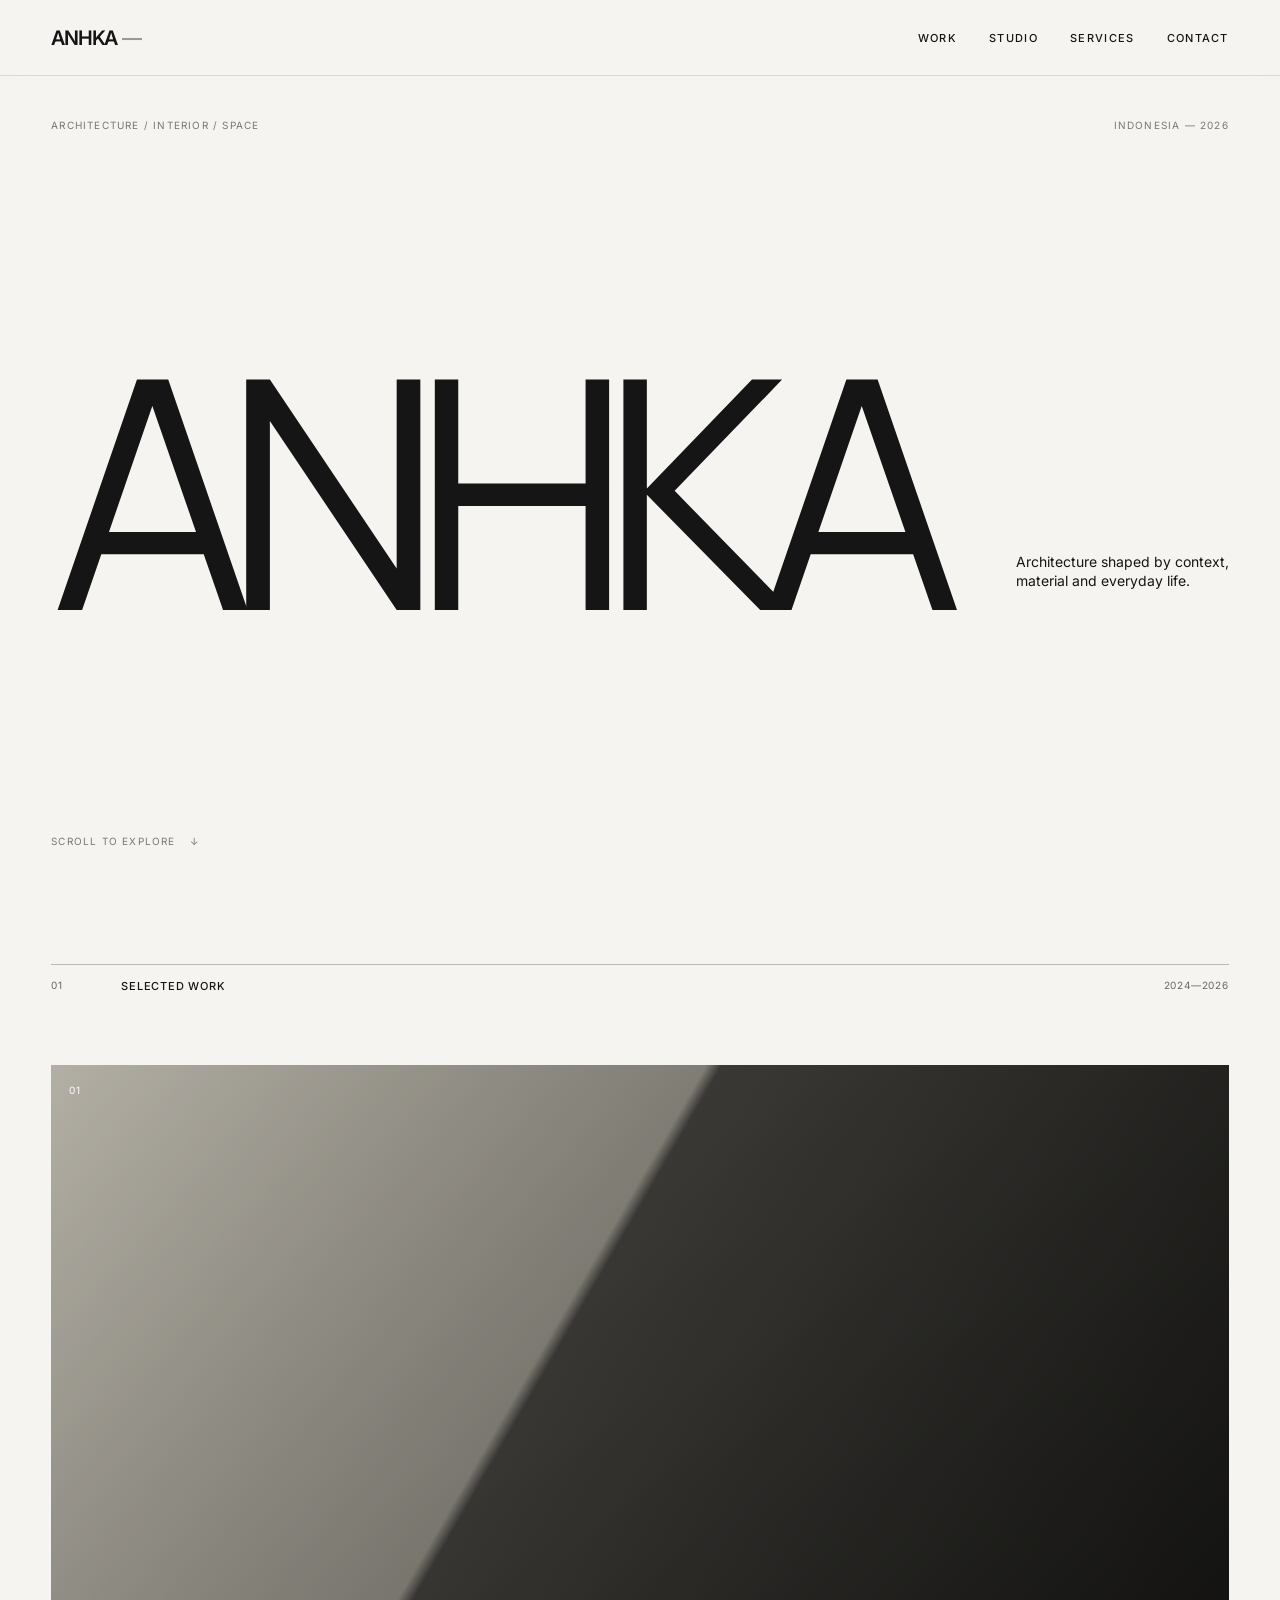
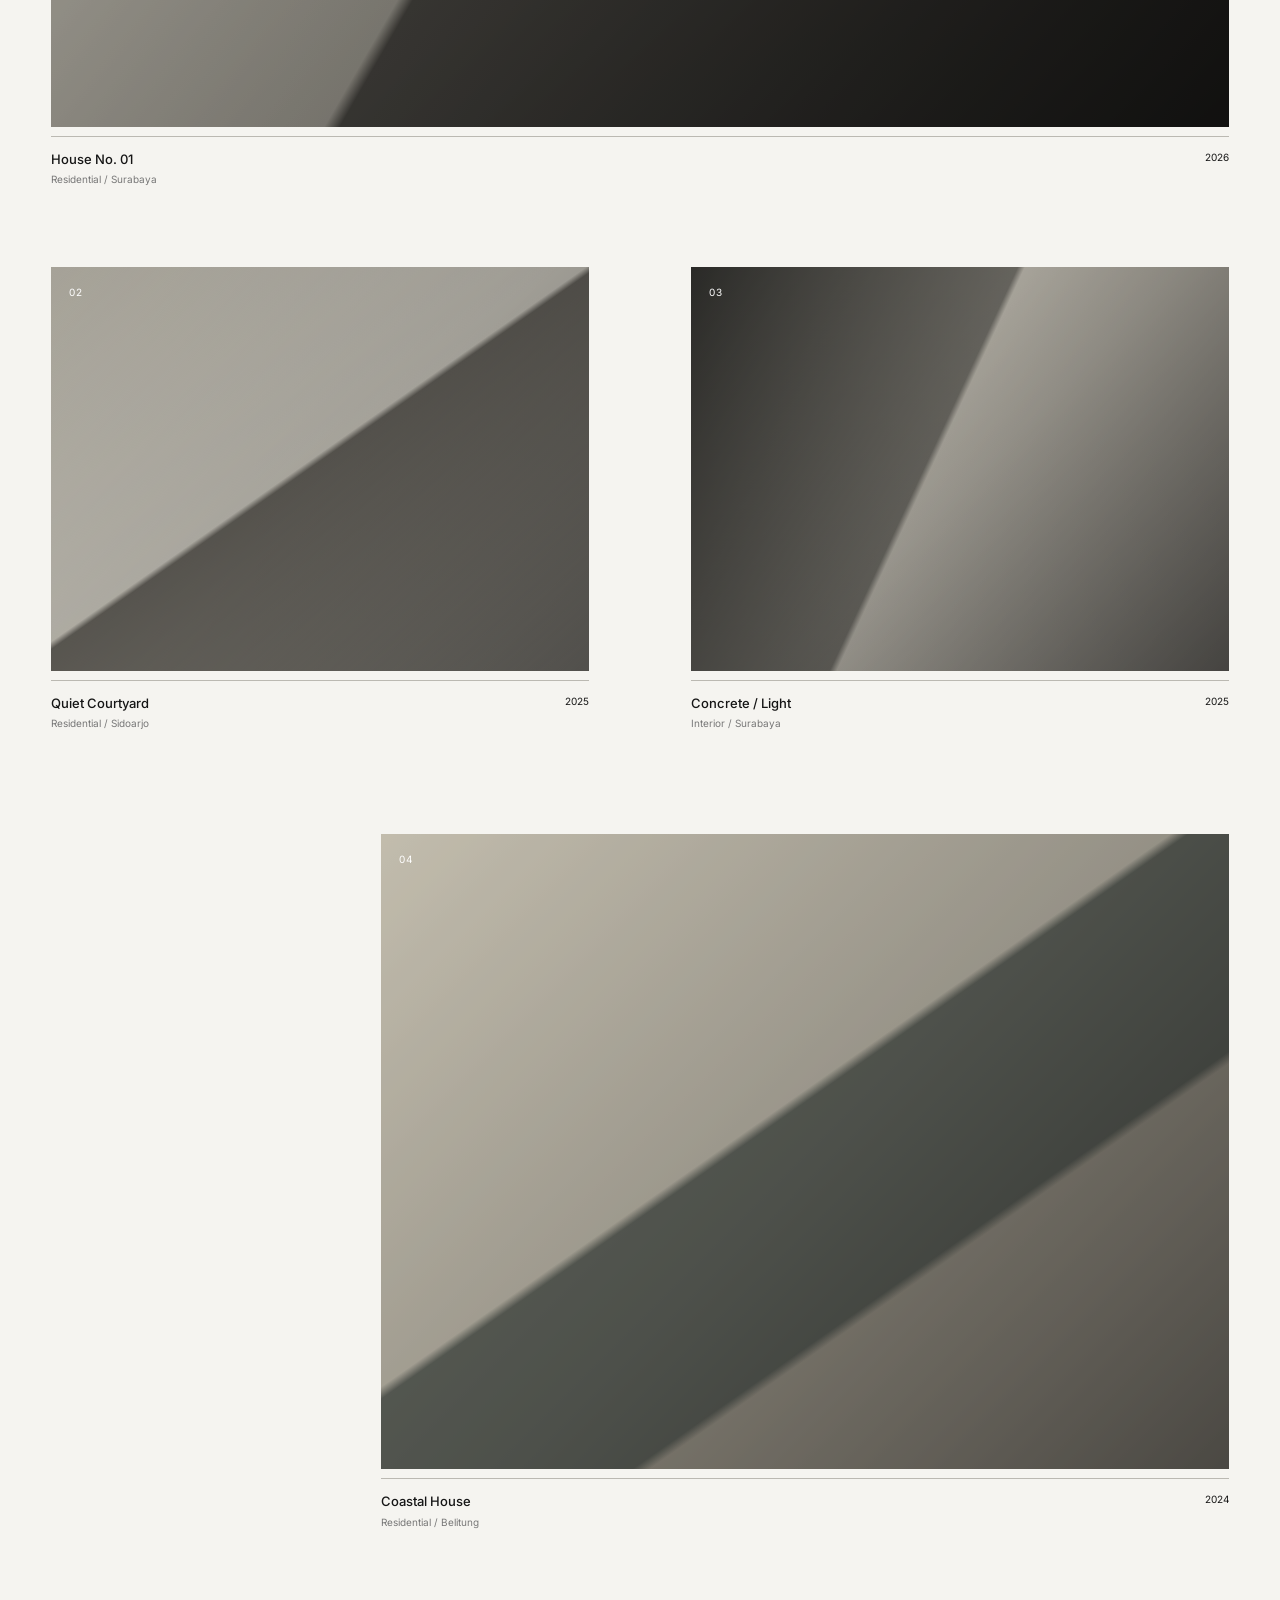
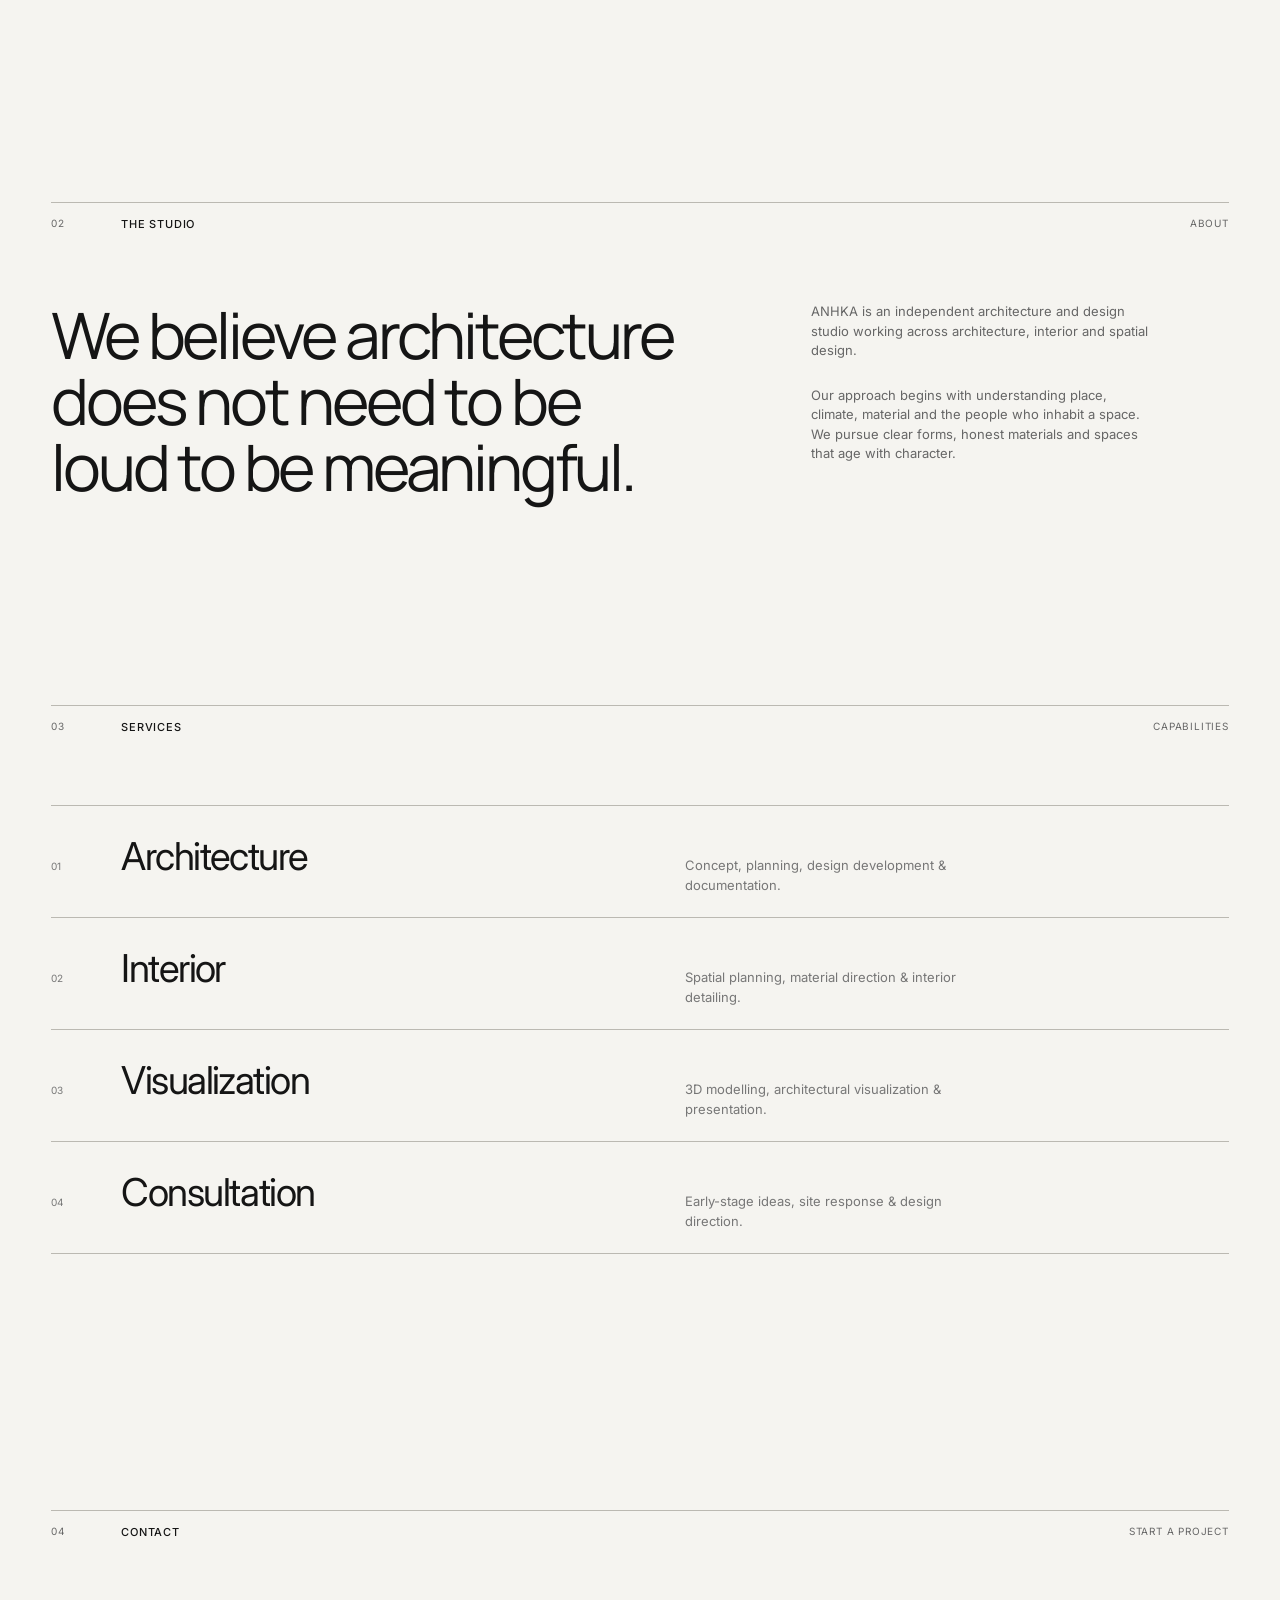
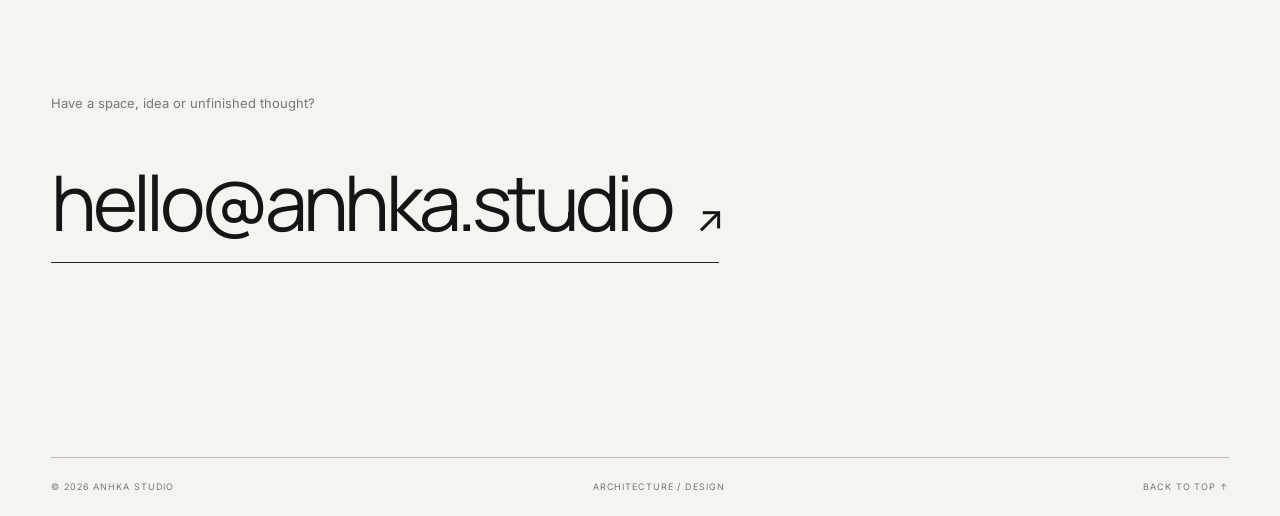
==== index.html @ 67447518 "Add files via upload" ====
<!DOCTYPE html>
<html lang="en">
<head>
  <meta charset="UTF-8">
  <meta name="viewport" content="width=device-width, initial-scale=1.0">
  <meta name="description" content="ANHKA Studio — Architecture, Interior & Spatial Design.">
  <title>ANHKA — Architecture & Design</title>
  <link rel="preconnect" href="https://fonts.googleapis.com">
  <link rel="preconnect" href="https://fonts.gstatic.com" crossorigin>
  <link href="https://fonts.googleapis.com/css2?family=Inter:wght@400;500;600&family=Manrope:wght@400;500;600&display=swap" rel="stylesheet">
  <link rel="stylesheet" href="style.css">
</head>
<body>
  <header class="nav">
    <a class="brand" href="#top">ANHKA<span>—</span></a>
    <button class="menu-toggle" aria-label="Open menu" aria-expanded="false">MENU</button>
    <nav class="nav-links">
      <a href="#work">WORK</a>
      <a href="#studio">STUDIO</a>
      <a href="#services">SERVICES</a>
      <a href="#contact">CONTACT</a>
    </nav>
  </header>

  <main id="top">
    <section class="hero">
      <div class="hero-top">
        <p>ARCHITECTURE / INTERIOR / SPACE</p>
        <p>INDONESIA — 2026</p>
      </div>
      <div class="hero-title">
        <h1>ANHKA</h1>
        <p>Architecture shaped by context,<br>material and everyday life.</p>
      </div>
      <a class="scroll" href="#work">SCROLL TO EXPLORE <span>↓</span></a>
    </section>

    <section id="work" class="section work">
      <div class="section-head">
        <span>01</span>
        <h2>Selected Work</h2>
        <span>2024—2026</span>
      </div>

      <article class="project project-large reveal">
        <div class="project-image image-01"><span>01</span></div>
        <div class="project-meta">
          <div><h3>House No. 01</h3><p>Residential / Surabaya</p></div>
          <span>2026</span>
        </div>
      </article>

      <div class="project-grid">
        <article class="project reveal">
          <div class="project-image image-02"><span>02</span></div>
          <div class="project-meta">
            <div><h3>Quiet Courtyard</h3><p>Residential / Sidoarjo</p></div><span>2025</span>
          </div>
        </article>
        <article class="project reveal">
          <div class="project-image image-03"><span>03</span></div>
          <div class="project-meta">
            <div><h3>Concrete / Light</h3><p>Interior / Surabaya</p></div><span>2025</span>
          </div>
        </article>
      </div>

      <article class="project project-offset reveal">
        <div class="project-image image-04"><span>04</span></div>
        <div class="project-meta">
          <div><h3>Coastal House</h3><p>Residential / Belitung</p></div>
          <span>2024</span>
        </div>
      </article>
    </section>

    <section id="studio" class="section studio">
      <div class="section-head"><span>02</span><h2>The Studio</h2><span>About</span></div>
      <div class="studio-copy">
        <p class="statement">We believe architecture does not need to be loud to be meaningful.</p>
        <div class="studio-text">
          <p>ANHKA is an independent architecture and design studio working across architecture, interior and spatial design.</p>
          <p>Our approach begins with understanding place, climate, material and the people who inhabit a space. We pursue clear forms, honest materials and spaces that age with character.</p>
        </div>
      </div>
    </section>

    <section id="services" class="section services">
      <div class="section-head"><span>03</span><h2>Services</h2><span>Capabilities</span></div>
      <div class="service-list">
        <div><span>01</span><h3>Architecture</h3><p>Concept, planning, design development & documentation.</p></div>
        <div><span>02</span><h3>Interior</h3><p>Spatial planning, material direction & interior detailing.</p></div>
        <div><span>03</span><h3>Visualization</h3><p>3D modelling, architectural visualization & presentation.</p></div>
        <div><span>04</span><h3>Consultation</h3><p>Early-stage ideas, site response & design direction.</p></div>
      </div>
    </section>

    <section id="contact" class="section contact">
      <div class="section-head"><span>04</span><h2>Contact</h2><span>Start a project</span></div>
      <div class="contact-content">
        <p>Have a space, idea or unfinished thought?</p>
        <a href="mailto:hello@anhka.studio" class="email">hello@anhka.studio <span>↗</span></a>
      </div>
    </section>
  </main>

  <footer>
    <span>© 2026 ANHKA STUDIO</span>
    <span>ARCHITECTURE / DESIGN</span>
    <a href="#top">BACK TO TOP ↑</a>
  </footer>

  <script src="script.js"></script>
</body>
</html>
---- style.css ----
*{box-sizing:border-box}html{scroll-behavior:smooth}body{margin:0;background:#f5f4f0;color:#151515;font-family:Inter,Arial,sans-serif;font-size:13px;line-height:1.5}a{color:inherit;text-decoration:none}.nav{height:76px;padding:0 4vw;display:flex;align-items:center;justify-content:space-between;border-bottom:1px solid #d9d8d3;position:sticky;top:0;background:rgba(245,244,240,.92);backdrop-filter:blur(12px);z-index:20}.brand{font-weight:600;letter-spacing:-.06em;font-size:20px}.brand span{margin-left:5px;color:#999}.nav-links{display:flex;gap:32px}.nav-links a,.menu-toggle{font:500 11px Inter,sans-serif;letter-spacing:.12em}.nav-links a:hover,footer a:hover{opacity:.5}.menu-toggle{display:none;border:0;background:none}.hero{min-height:calc(100vh - 76px);padding:32px 4vw 4vw;display:flex;flex-direction:column;justify-content:space-between}.hero-top{display:flex;justify-content:space-between;font-size:10px;letter-spacing:.12em;color:#777}.hero-title{display:flex;align-items:flex-end;justify-content:space-between;gap:30px}.hero h1{font-family:Manrope,Arial,sans-serif;font-size:clamp(18vw,25vw,31vw);font-weight:400;line-height:.7;letter-spacing:-.095em;margin:0}.hero-title p{max-width:250px;margin:0 0 10px;font-size:14px;line-height:1.35}.scroll{font-size:10px;letter-spacing:.12em;color:#777}.scroll span{margin-left:10px}.section{padding:10vw 4vw}.section-head{display:grid;grid-template-columns:50px 1fr auto;gap:20px;border-top:1px solid #bbb9b2;padding-top:13px;margin-bottom:70px;font-size:10px;letter-spacing:.08em;text-transform:uppercase;color:#666}.section-head h2{font-size:11px;font-weight:500;margin:0;color:#151515}.work{padding-top:5vw}.project{margin-bottom:80px}.project-image{position:relative;overflow:hidden;background:#ddd;aspect-ratio:4/3}.project-large .project-image{aspect-ratio:16/9}.project-offset{width:72%;margin-left:auto}.project-image:after{content:"";position:absolute;inset:0;background:linear-gradient(135deg,#d9d7d0,#8e8d89 52%,#262626);mix-blend-mode:multiply;opacity:.7}.image-01{background:linear-gradient(120deg,#c8c5bd 0%,#aaa79f 42%,#4d4b47 43%,#292825 100%)}.image-02{background:linear-gradient(145deg,#b9b6ae,#ece9e1 48%,#77746e 49%,#c9c5bb)}.image-03{background:linear-gradient(115deg,#2e2e2c,#85837d 45%,#ddd9d0 46%,#aaa69e)}.image-04{background:linear-gradient(145deg,#d9d4c7 0 45%,#6f746d 46% 66%,#b8b2a5 67%)}.project-image span{position:absolute;z-index:2;top:18px;left:18px;color:white;font-size:10px;letter-spacing:.1em}.project-meta{display:flex;justify-content:space-between;padding-top:13px;border-top:1px solid #bbb9b2;margin-top:9px;font-size:10px}.project-meta h3{font-size:13px;font-weight:500;margin:0 0 3px}.project-meta p{margin:0;color:#777}.project-grid{display:grid;grid-template-columns:1fr 1fr;gap:8vw;margin-bottom:8vw}.project-grid .project{margin-bottom:0}.studio{padding-top:5vw}.studio-copy{display:grid;grid-template-columns:1.3fr .7fr;gap:10vw;max-width:1100px}.statement{font-family:Manrope,sans-serif;font-size:clamp(34px,5vw,72px);line-height:1.03;letter-spacing:-.05em;margin:0}.studio-text{color:#666;max-width:350px}.studio-text p{margin:0 0 25px}.services{padding-top:6vw}.service-list{border-top:1px solid #bbb9b2}.service-list>div{display:grid;grid-template-columns:50px 1fr 1fr;align-items:baseline;gap:20px;padding:22px 0;border-bottom:1px solid #bbb9b2}.service-list span{color:#777;font-size:10px}.service-list h3{font-size:clamp(22px,3vw,42px);font-weight:400;letter-spacing:-.04em;margin:0}.service-list p{margin:0;color:#777;max-width:300px}.contact{min-height:75vh;display:flex;flex-direction:column}.contact-content{margin:auto 0}.contact-content>p{color:#777;margin-bottom:30px}.email{font-family:Manrope,sans-serif;font-size:clamp(30px,6vw,90px);letter-spacing:-.06em;border-bottom:1px solid #222;padding-bottom:8px}.email span{font-family:Inter;font-size:.5em;margin-left:15px}footer{border-top:1px solid #bbb9b2;margin:0 4vw;padding:22px 0;display:flex;justify-content:space-between;color:#777;font-size:9px;letter-spacing:.1em}.reveal{opacity:0;transform:translateY(20px);transition:opacity .8s ease,transform .8s ease}.reveal.visible{opacity:1;transform:none}@media(max-width:700px){.nav{height:62px}.nav-links{display:none;position:absolute;top:62px;left:0;right:0;background:#f5f4f0;border-bottom:1px solid #d9d8d3;padding:25px 4vw;flex-direction:column;gap:18px}.nav-links.open{display:flex}.menu-toggle{display:block}.hero{min-height:calc(100vh - 62px);padding-top:25px}.hero-top{font-size:8px}.hero-title{display:block}.hero h1{font-size:32vw;margin-bottom:30px}.hero-title p{font-size:13px}.section{padding:22vw 4vw}.section-head{margin-bottom:45px;grid-template-columns:35px 1fr auto}.project-grid{display:block}.project-grid .project{margin-bottom:60px}.project-offset{width:100%}.project-large .project-image,.project-image{aspect-ratio:4/3}.studio-copy{display:block}.statement{margin-bottom:50px}.service-list>div{grid-template-columns:30px 1fr}.service-list p{grid-column:2}.contact{min-height:70vh}.email{font-size:10vw;overflow-wrap:anywhere}footer{margin:0 4vw;gap:15px;flex-wrap:wrap}footer span:nth-child(2){display:none}}
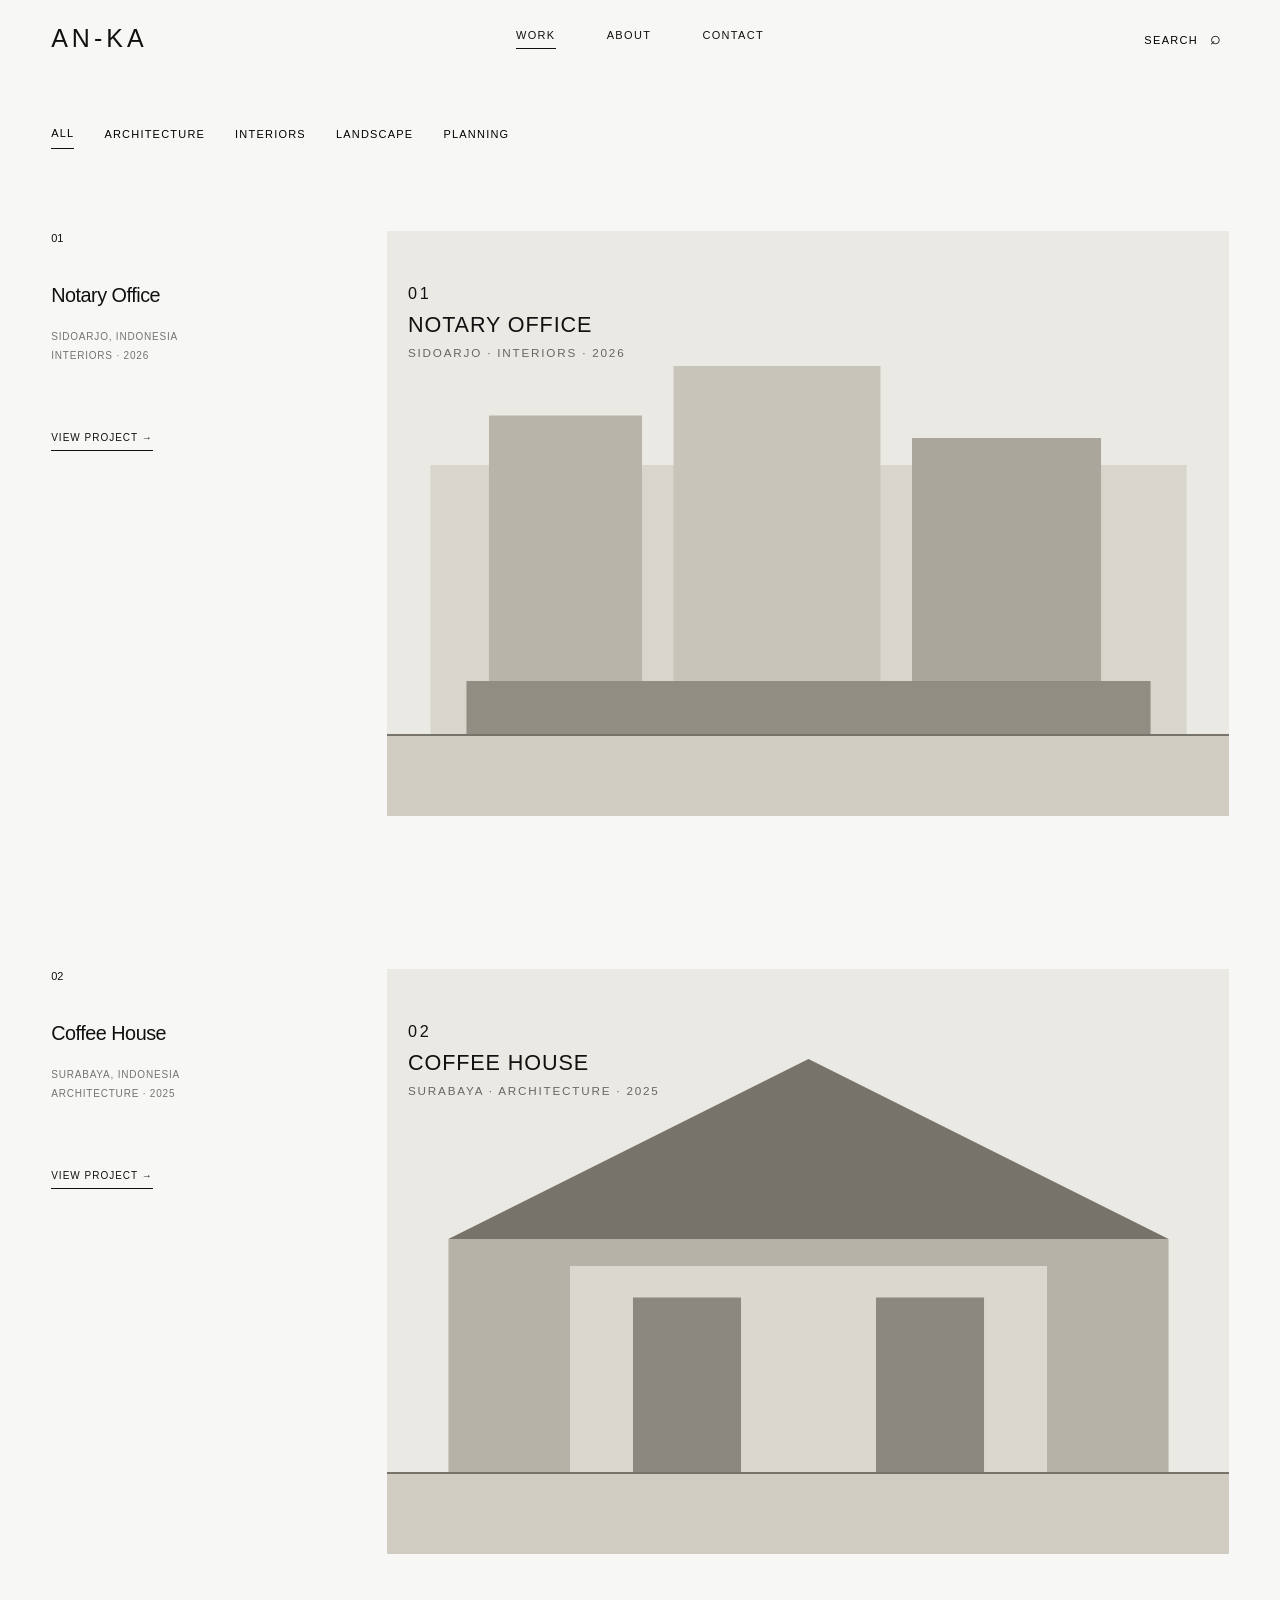
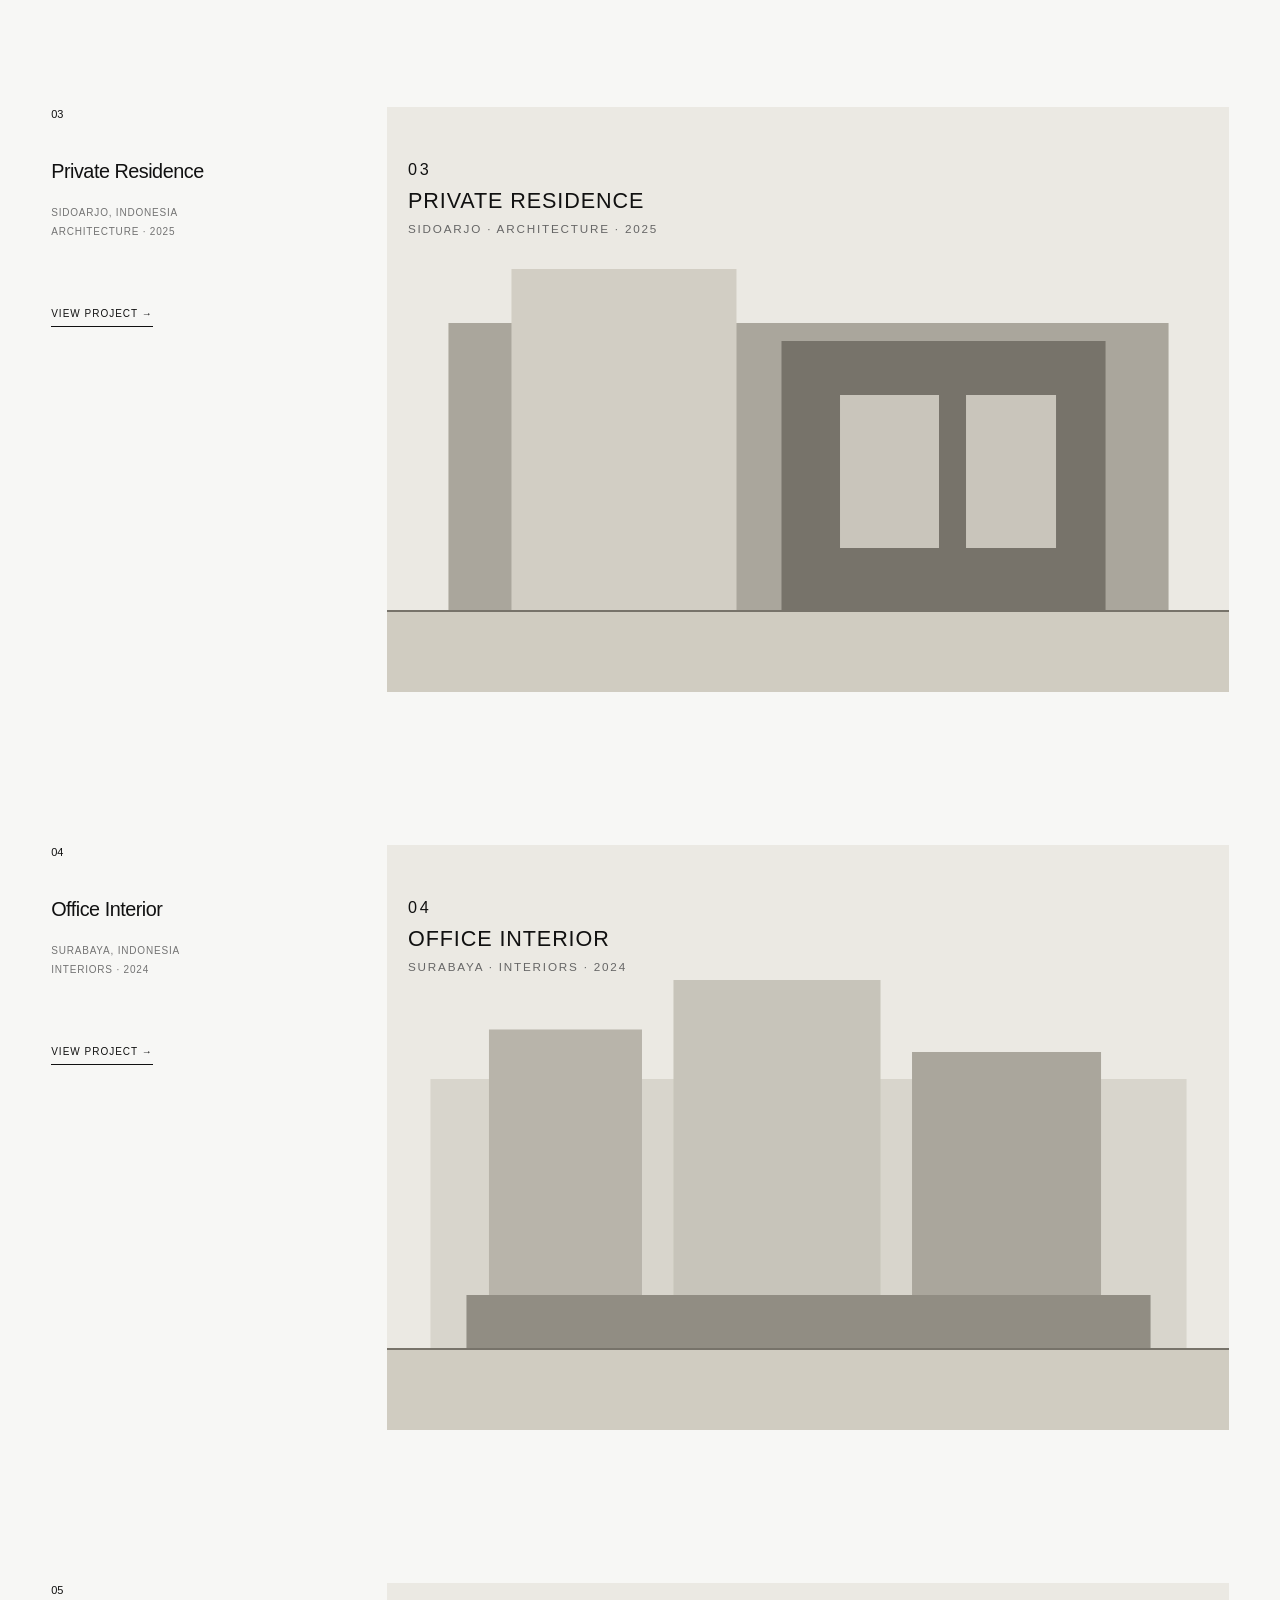
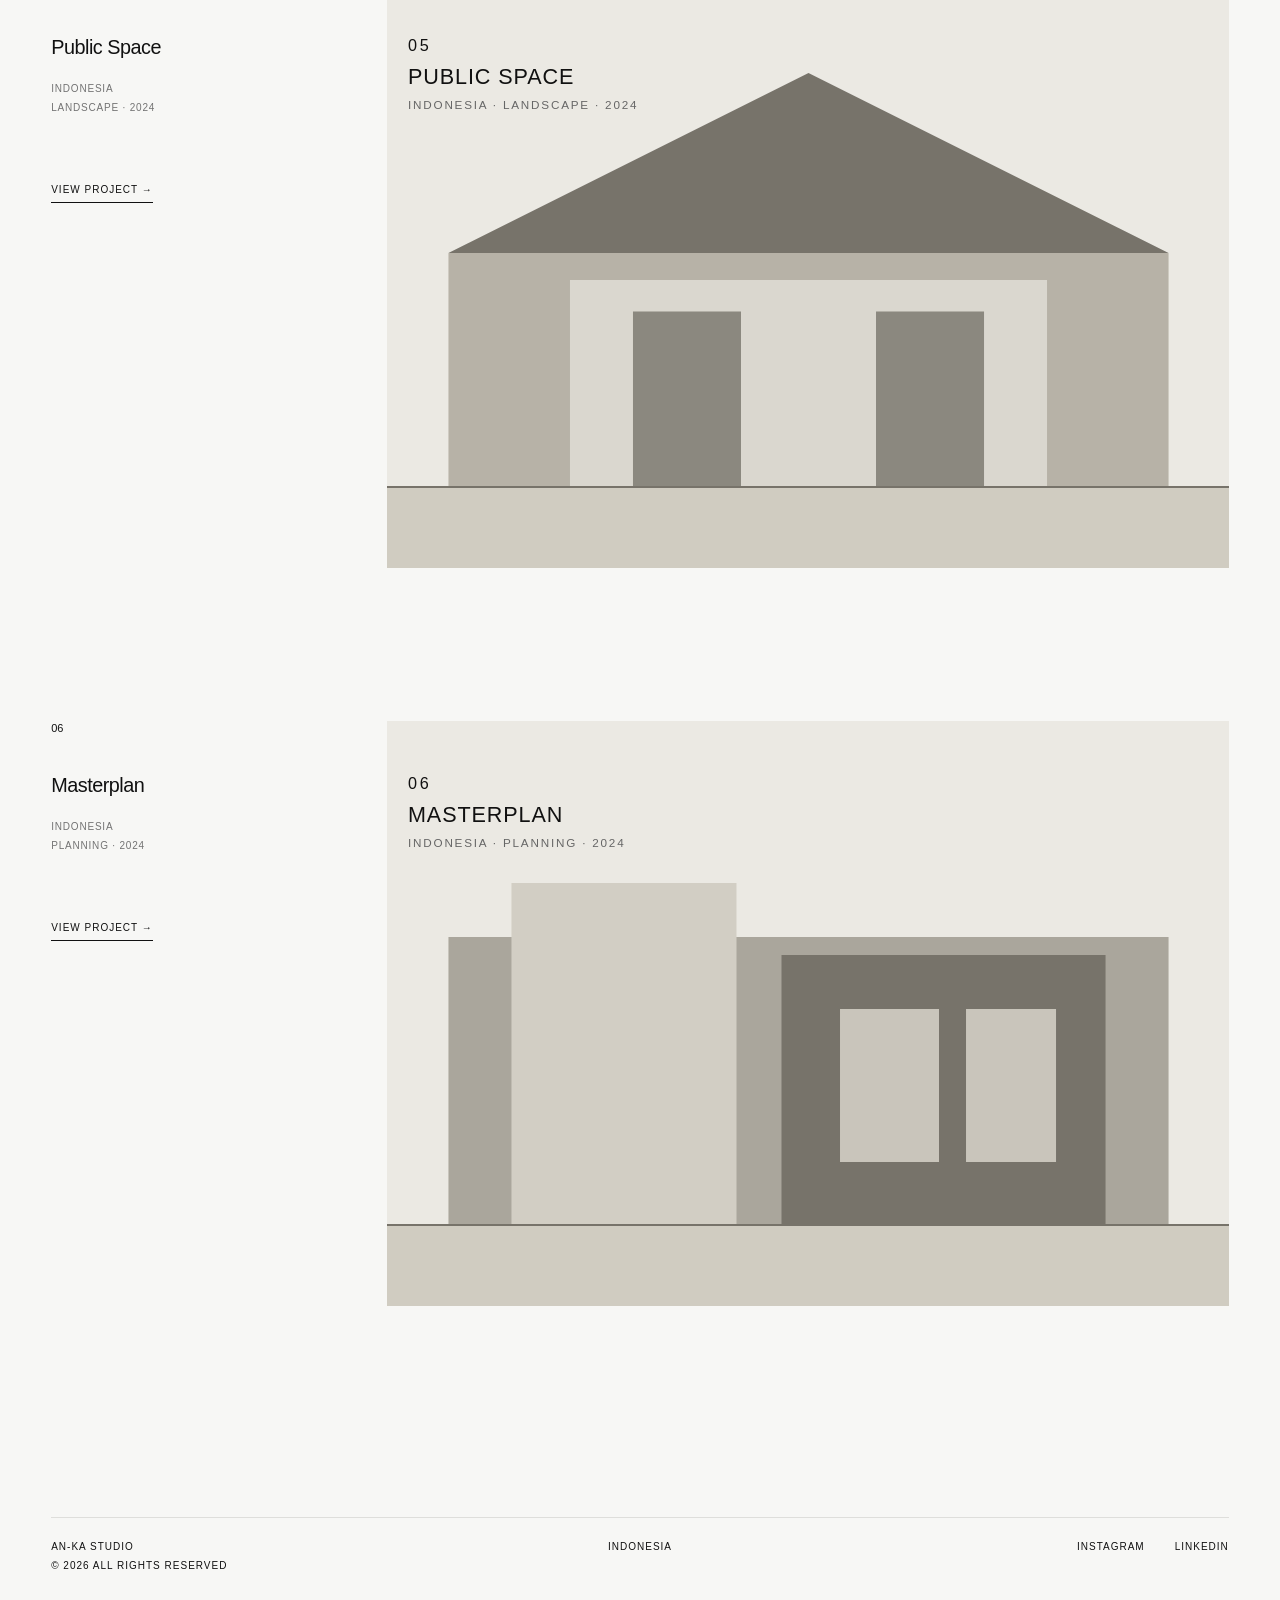
==== commit 23801652: "Add files via upload" ====
--- a/index.html
+++ b/index.html
@@ -3,113 +3,68 @@
 <head>
   <meta charset="UTF-8">
   <meta name="viewport" content="width=device-width, initial-scale=1.0">
-  <meta name="description" content="ANHKA Studio — Architecture, Interior & Spatial Design.">
-  <title>ANHKA — Architecture & Design</title>
-  <link rel="preconnect" href="https://fonts.googleapis.com">
-  <link rel="preconnect" href="https://fonts.gstatic.com" crossorigin>
-  <link href="https://fonts.googleapis.com/css2?family=Inter:wght@400;500;600&family=Manrope:wght@400;500;600&display=swap" rel="stylesheet">
-  <link rel="stylesheet" href="style.css">
+  <meta name="description" content="AN-KA Studio — Architecture, interiors, landscape and planning portfolio.">
+  <meta name="theme-color" content="#f7f7f5">
+  <title>AN-KA — Architecture & Interior Design</title>
+  <link rel="icon" href="assets/favicon.svg" type="image/svg+xml">
+  <link rel="stylesheet" href="css/style.css">
 </head>
 <body>
-  <header class="nav">
-    <a class="brand" href="#top">ANHKA<span>—</span></a>
-    <button class="menu-toggle" aria-label="Open menu" aria-expanded="false">MENU</button>
-    <nav class="nav-links">
-      <a href="#work">WORK</a>
-      <a href="#studio">STUDIO</a>
-      <a href="#services">SERVICES</a>
-      <a href="#contact">CONTACT</a>
+  <header class="site-header">
+    <a class="brand" href="index.html" aria-label="AN-KA home">AN-KA</a>
+    <nav class="desktop-nav" aria-label="Primary navigation">
+      <a class="active" href="index.html">WORK</a>
+      <a href="about.html">ABOUT</a>
+      <a href="contact.html">CONTACT</a>
     </nav>
+    <button class="search-toggle" type="button" aria-label="Open search">SEARCH <span>⌕</span></button>
+    <button class="menu-toggle" type="button" aria-label="Open menu" aria-expanded="false">MENU</button>
   </header>
 
-  <main id="top">
-    <section class="hero">
-      <div class="hero-top">
-        <p>ARCHITECTURE / INTERIOR / SPACE</p>
-        <p>INDONESIA — 2026</p>
-      </div>
-      <div class="hero-title">
-        <h1>ANHKA</h1>
-        <p>Architecture shaped by context,<br>material and everyday life.</p>
-      </div>
-      <a class="scroll" href="#work">SCROLL TO EXPLORE <span>↓</span></a>
-    </section>
+  <div class="mobile-menu" aria-hidden="true">
+    <button class="menu-close" type="button" aria-label="Close menu">CLOSE</button>
+    <nav>
+      <a href="index.html">WORK</a>
+      <a href="about.html">ABOUT</a>
+      <a href="contact.html">CONTACT</a>
+    </nav>
+  </div>
 
-    <section id="work" class="section work">
-      <div class="section-head">
-        <span>01</span>
-        <h2>Selected Work</h2>
-        <span>2024—2026</span>
-      </div>
+  <section class="search-panel" aria-hidden="true">
+    <div class="search-inner">
+      <label for="project-search">SEARCH PROJECTS</label>
+      <input id="project-search" type="search" placeholder="Project, location, category or year" autocomplete="off">
+      <button type="button" class="search-close">CLOSE</button>
+    </div>
+  </section>
 
-      <article class="project project-large reveal">
-        <div class="project-image image-01"><span>01</span></div>
-        <div class="project-meta">
-          <div><h3>House No. 01</h3><p>Residential / Surabaya</p></div>
-          <span>2026</span>
-        </div>
-      </article>
-
-      <div class="project-grid">
-        <article class="project reveal">
-          <div class="project-image image-02"><span>02</span></div>
-          <div class="project-meta">
-            <div><h3>Quiet Courtyard</h3><p>Residential / Sidoarjo</p></div><span>2025</span>
-          </div>
-        </article>
-        <article class="project reveal">
-          <div class="project-image image-03"><span>03</span></div>
-          <div class="project-meta">
-            <div><h3>Concrete / Light</h3><p>Interior / Surabaya</p></div><span>2025</span>
-          </div>
-        </article>
-      </div>
-
-      <article class="project project-offset reveal">
-        <div class="project-image image-04"><span>04</span></div>
-        <div class="project-meta">
-          <div><h3>Coastal House</h3><p>Residential / Belitung</p></div>
-          <span>2024</span>
-        </div>
-      </article>
-    </section>
-
-    <section id="studio" class="section studio">
-      <div class="section-head"><span>02</span><h2>The Studio</h2><span>About</span></div>
-      <div class="studio-copy">
-        <p class="statement">We believe architecture does not need to be loud to be meaningful.</p>
-        <div class="studio-text">
-          <p>ANHKA is an independent architecture and design studio working across architecture, interior and spatial design.</p>
-          <p>Our approach begins with understanding place, climate, material and the people who inhabit a space. We pursue clear forms, honest materials and spaces that age with character.</p>
-        </div>
+  <main>
+    <section class="portfolio-intro">
+      <div class="category-filter" aria-label="Project categories">
+        <button class="filter active" data-filter="All">ALL</button>
+        <button class="filter" data-filter="Architecture">ARCHITECTURE</button>
+        <button class="filter" data-filter="Interiors">INTERIORS</button>
+        <button class="filter" data-filter="Landscape">LANDSCAPE</button>
+        <button class="filter" data-filter="Planning">PLANNING</button>
       </div>
     </section>
 
-    <section id="services" class="section services">
-      <div class="section-head"><span>03</span><h2>Services</h2><span>Capabilities</span></div>
-      <div class="service-list">
-        <div><span>01</span><h3>Architecture</h3><p>Concept, planning, design development & documentation.</p></div>
-        <div><span>02</span><h3>Interior</h3><p>Spatial planning, material direction & interior detailing.</p></div>
-        <div><span>03</span><h3>Visualization</h3><p>3D modelling, architectural visualization & presentation.</p></div>
-        <div><span>04</span><h3>Consultation</h3><p>Early-stage ideas, site response & design direction.</p></div>
-      </div>
-    </section>
-
-    <section id="contact" class="section contact">
-      <div class="section-head"><span>04</span><h2>Contact</h2><span>Start a project</span></div>
-      <div class="contact-content">
-        <p>Have a space, idea or unfinished thought?</p>
-        <a href="mailto:hello@anhka.studio" class="email">hello@anhka.studio <span>↗</span></a>
-      </div>
-    </section>
+    <section id="project-list" class="project-list" aria-label="Projects"></section>
   </main>
 
-  <footer>
-    <span>© 2026 ANHKA STUDIO</span>
-    <span>ARCHITECTURE / DESIGN</span>
-    <a href="#top">BACK TO TOP ↑</a>
+  <footer class="site-footer">
+    <div>
+      <strong>AN-KA STUDIO</strong>
+      <span>© 2026 ALL RIGHTS RESERVED</span>
+    </div>
+    <span>INDONESIA</span>
+    <div class="footer-links">
+      <a href="#" aria-label="Instagram">INSTAGRAM</a>
+      <a href="#" aria-label="LinkedIn">LINKEDIN</a>
+    </div>
   </footer>
 
-  <script src="script.js"></script>
+  <script src="js/projects.js"></script>
+  <script src="js/main.js"></script>
 </body>
-</html>
+</html>
--- a/css/style.css
+++ b/css/style.css
@@ -0,0 +1,138 @@
+:root {
+  --bg: #f7f7f5;
+  --text: #111;
+  --muted: #737373;
+  --line: #dededb;
+  --pad: clamp(20px, 4vw, 60px);
+  --sans: Inter, "Helvetica Neue", Helvetica, Arial, sans-serif;
+}
+* { box-sizing: border-box; }
+html { scroll-behavior: smooth; }
+body { margin: 0; background: var(--bg); color: var(--text); font-family: var(--sans); font-size: 12px; line-height: 1.45; }
+body.menu-open { overflow: hidden; }
+a { color: inherit; text-decoration: none; }
+button, input { font: inherit; }
+.site-header {
+  height: 78px; padding: 0 var(--pad); display: grid; grid-template-columns: 1fr auto 1fr;
+  align-items: center; position: sticky; top: 0; z-index: 50; background: color-mix(in srgb, var(--bg) 94%, transparent);
+  backdrop-filter: blur(8px); border-bottom: 1px solid transparent; transition: border-color .3s ease;
+}
+.site-header:has(+ *) { }
+.brand { font-size: 25px; letter-spacing: .16em; font-weight: 500; }
+.desktop-nav { display: flex; gap: clamp(24px, 4vw, 60px); }
+.desktop-nav a, .search-toggle, .menu-toggle { font-size: 11px; letter-spacing: .12em; }
+.desktop-nav a.active { border-bottom: 1px solid var(--text); padding-bottom: 5px; }
+.search-toggle { justify-self: end; border: 0; background: none; cursor: pointer; }
+.search-toggle span { font-size: 18px; margin-left: 8px; }
+.menu-toggle { display: none; border: 0; background: none; cursor: pointer; justify-self: end; }
+.mobile-menu {
+  position: fixed; inset: 0; z-index: 100; background: var(--bg); display: flex; flex-direction: column;
+  padding: 28px var(--pad); transform: translateY(-100%); transition: transform .45s cubic-bezier(.77,0,.18,1);
+}
+.mobile-menu.open { transform: translateY(0); }
+.menu-close { align-self: flex-end; border: 0; background: none; font-size: 11px; letter-spacing: .12em; }
+.mobile-menu nav { display: flex; flex-direction: column; gap: 16px; margin-top: auto; margin-bottom: 12vh; }
+.mobile-menu nav a { font-size: clamp(34px, 9vw, 70px); letter-spacing: -.03em; }
+
+.search-panel { position: fixed; inset: 0; z-index: 90; background: var(--bg); display: flex; align-items: center; justify-content: center; opacity: 0; pointer-events: none; transition: opacity .3s ease; }
+.search-panel.open { opacity: 1; pointer-events: auto; }
+.search-inner { width: min(900px, calc(100% - 2 * var(--pad))); position: relative; }
+.search-inner label { display: block; font-size: 10px; letter-spacing: .14em; margin-bottom: 18px; color: var(--muted); }
+.search-inner input { width: 100%; border: 0; border-bottom: 1px solid var(--text); outline: none; background: none; font-size: clamp(24px, 5vw, 58px); padding: 0 0 12px; }
+.search-close { position: absolute; right: 0; top: -35px; border: 0; background: none; cursor: pointer; font-size: 10px; letter-spacing: .12em; }
+
+.portfolio-intro { padding: 48px var(--pad) 20px; }
+.category-filter { display: flex; flex-wrap: wrap; gap: 30px; }
+.filter { border: 0; padding: 0 0 6px; background: none; cursor: pointer; font-size: 11px; letter-spacing: .11em; }
+.filter.active { border-bottom: 1px solid var(--text); }
+
+.project-list { padding: 20px var(--pad) 100px; }
+.project-item {
+  display: grid; grid-template-columns: minmax(190px, 26%) 1fr; gap: 30px; min-height: 82vh;
+  padding: 42px 0 100px; align-items: start;
+}
+.project-meta { position: sticky; top: 110px; min-height: 220px; display: flex; flex-direction: column; }
+.project-number { font-size: 11px; margin-bottom: 34px; }
+.project-copy h2 { font-size: clamp(18px, 1.55vw, 25px); font-weight: 400; letter-spacing: -.025em; margin: 0 0 20px; }
+.project-copy p { margin: 5px 0; color: var(--muted); font-size: 10px; letter-spacing: .08em; }
+.view-link { margin-top: auto; width: max-content; font-size: 10px; letter-spacing: .1em; border-bottom: 1px solid var(--text); padding-bottom: 4px; }
+.project-image-wrap { display: block; overflow: hidden; background: #e9e8e4; }
+.project-image-wrap img {
+  width: 100%; height: auto; min-height: 65vh; display: block; object-fit: cover;
+  transition: transform .8s cubic-bezier(.2,.7,.2,1);
+}
+.project-image-wrap:hover img { transform: scale(1.012); }
+.project-item.reveal { opacity: 0; transform: translateY(18px); transition: opacity .7s ease, transform .7s ease; }
+.project-item.reveal.seen { opacity: 1; transform: none; }
+.project-item[hidden] { display: none; }
+
+.site-footer { border-top: 1px solid var(--line); margin: 0 var(--pad); padding: 22px 0 34px; display: grid; grid-template-columns: 1fr 1fr 1fr; gap: 20px; font-size: 10px; letter-spacing: .1em; }
+.site-footer strong, .site-footer span { display: block; font-weight: 400; }
+.site-footer strong { margin-bottom: 5px; }
+.site-footer > span { text-align: center; }
+.footer-links { display: flex; justify-content: flex-end; gap: 30px; }
+
+.subpage-main { padding: 80px var(--pad) 140px; min-height: calc(100vh - 180px); }
+.eyebrow { font-size: 10px; letter-spacing: .14em; color: var(--muted); }
+.about-layout, .contact-layout { display: grid; grid-template-columns: 1fr 1fr; gap: 10vw; margin-top: 100px; }
+.about-layout h1, .contact-layout h1 { font-size: clamp(48px, 8vw, 130px); font-weight: 300; letter-spacing: -.055em; line-height: .9; margin: 0; }
+.about-copy, .contact-copy { max-width: 560px; padding-top: 12px; }
+.lead { font-size: clamp(20px, 2.2vw, 34px); line-height: 1.15; letter-spacing: -.025em; margin: 0 0 55px; }
+.about-copy > p:not(.lead) { color: var(--muted); max-width: 470px; font-size: 14px; line-height: 1.7; }
+.info-grid, .contact-details { display: grid; grid-template-columns: 1fr 1fr; gap: 30px; margin-top: 80px; }
+.info-grid span, .contact-details span { font-size: 9px; letter-spacing: .13em; color: var(--muted); }
+.info-grid p, .contact-details p { line-height: 1.8; }
+.contact-email { font-size: clamp(24px, 3.2vw, 48px); letter-spacing: -.04em; border-bottom: 1px solid var(--text); padding-bottom: 5px; }
+
+.project-hero { padding: 70px var(--pad) 0; }
+.project-detail-meta { display: grid; grid-template-columns: 26% 1fr; gap: 30px; margin-bottom: 42px; }
+.project-detail-meta > span { font-size: 11px; }
+.project-detail-meta h1 { margin: 0 0 18px; font-size: clamp(30px, 4vw, 65px); font-weight: 300; letter-spacing: -.04em; }
+.project-detail-meta p { margin: 5px 0; font-size: 10px; color: var(--muted); letter-spacing: .1em; }
+.detail-hero-image { display: block; width: 100%; max-height: 78vh; object-fit: cover; }
+.project-description { display: grid; grid-template-columns: 26% 1fr; gap: 30px; padding: 110px var(--pad); }
+.project-description > p { max-width: 680px; margin: 0; font-size: clamp(18px, 2vw, 30px); line-height: 1.25; letter-spacing: -.025em; }
+.project-info { grid-column: 2; display: grid; grid-template-columns: repeat(5, 1fr); gap: 18px; margin-top: 80px; }
+.project-info span { display: block; color: var(--muted); font-size: 9px; letter-spacing: .12em; margin-bottom: 10px; }
+.project-info strong { font-weight: 400; font-size: 11px; }
+.detail-gallery { padding: 0 var(--pad) 120px; display: grid; grid-template-columns: 1fr 1fr; gap: 18px; }
+.detail-gallery img { width: 100%; display: block; background: #e9e8e4; }
+.detail-gallery .gallery-wide { grid-column: 1 / -1; }
+.project-nextprev { border-top: 1px solid var(--line); margin: 0 var(--pad); padding: 35px 0 100px; display: grid; grid-template-columns: 1fr 1fr; }
+.project-nextprev a { display: flex; flex-direction: column; gap: 10px; }
+.project-nextprev .next { text-align: right; }
+.project-nextprev span { color: var(--muted); font-size: 9px; letter-spacing: .12em; }
+.project-nextprev strong { font-size: clamp(20px, 2vw, 30px); font-weight: 300; letter-spacing: -.03em; }
+
+@media (max-width: 900px) {
+  .site-header { grid-template-columns: 1fr auto; }
+  .desktop-nav, .search-toggle { display: none; }
+  .menu-toggle { display: block; }
+  .project-item { grid-template-columns: 1fr; min-height: auto; padding-bottom: 80px; }
+  .project-meta { position: static; min-height: auto; display: grid; grid-template-columns: 45px 1fr; }
+  .project-number { margin: 0; }
+  .view-link { grid-column: 2; margin-top: 24px; }
+  .project-image-wrap img { min-height: 0; }
+  .about-layout, .contact-layout, .project-description { grid-template-columns: 1fr; gap: 50px; margin-top: 60px; }
+  .project-info { grid-column: 1; grid-template-columns: repeat(2, 1fr); margin-top: 50px; }
+  .project-detail-meta { grid-template-columns: 45px 1fr; }
+}
+@media (max-width: 600px) {
+  .site-header { height: 64px; }
+  .portfolio-intro { padding-top: 34px; }
+  .category-filter { gap: 18px; }
+  .project-list { padding-top: 0; }
+  .project-item { gap: 22px; padding-top: 42px; }
+  .project-copy h2 { font-size: 18px; }
+  .project-description, .project-hero { padding-top: 70px; }
+  .detail-gallery { grid-template-columns: 1fr; }
+  .detail-gallery .gallery-wide { grid-column: auto; }
+  .site-footer { grid-template-columns: 1fr 1fr; }
+  .site-footer > span { display: none; }
+  .footer-links { justify-content: flex-end; }
+  .subpage-main { padding-top: 60px; }
+  .about-layout h1, .contact-layout h1 { font-size: clamp(48px, 17vw, 90px); }
+}
+@media (prefers-reduced-motion: reduce) {
+  *, *::before, *::after { scroll-behavior: auto !important; transition-duration: .01ms !important; animation-duration: .01ms !important; }
+}
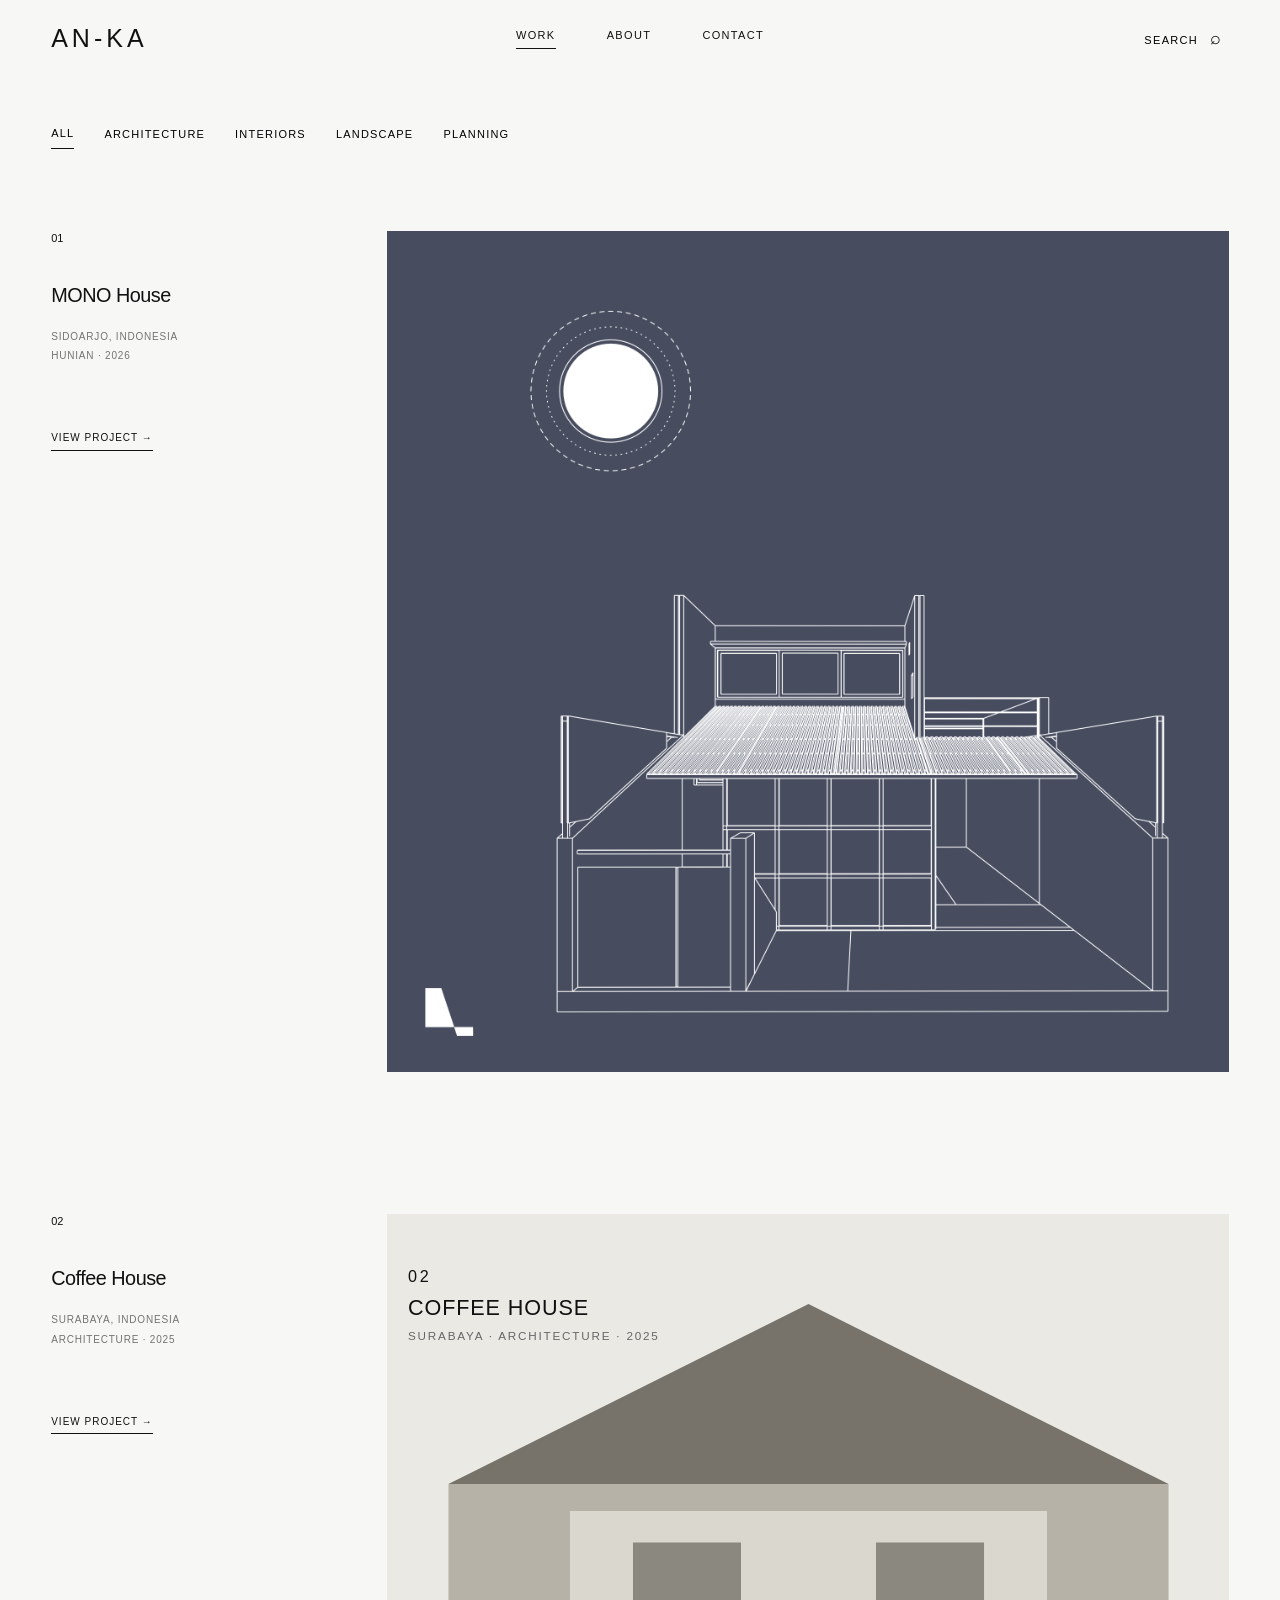
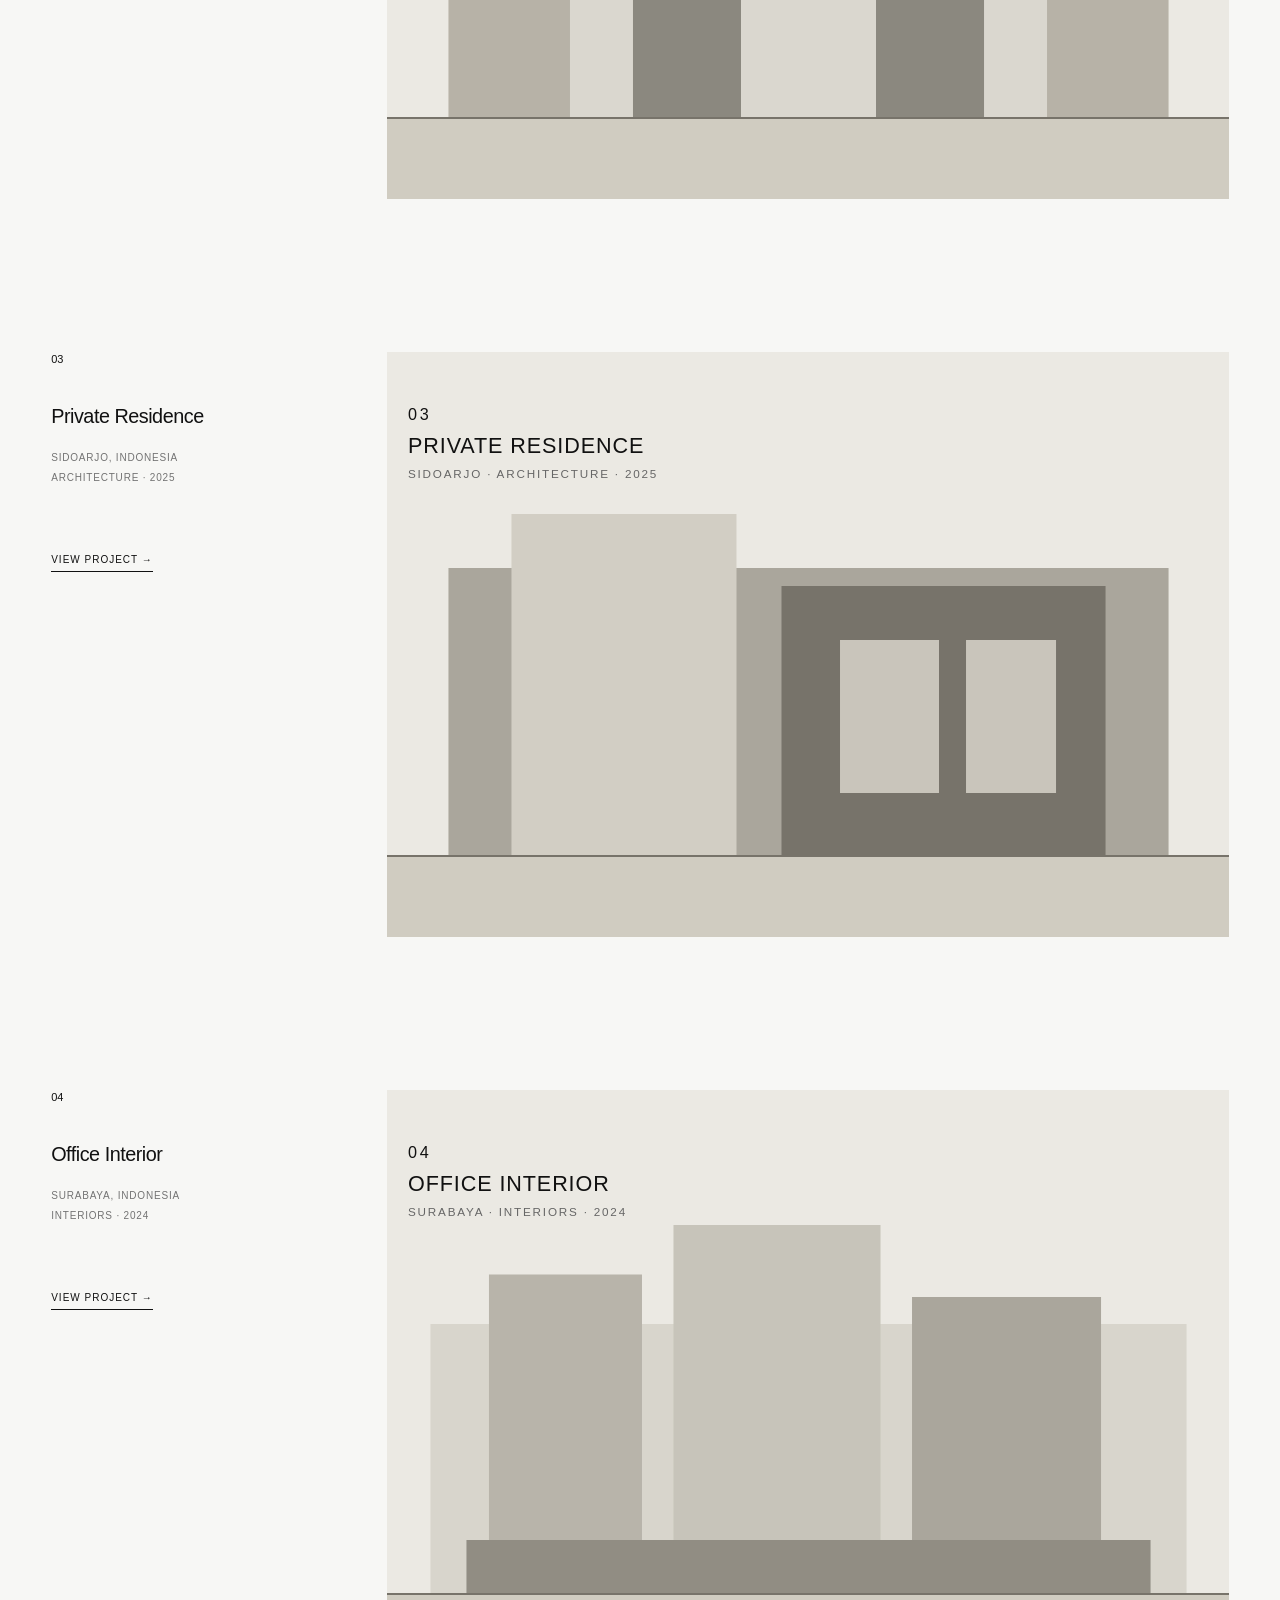
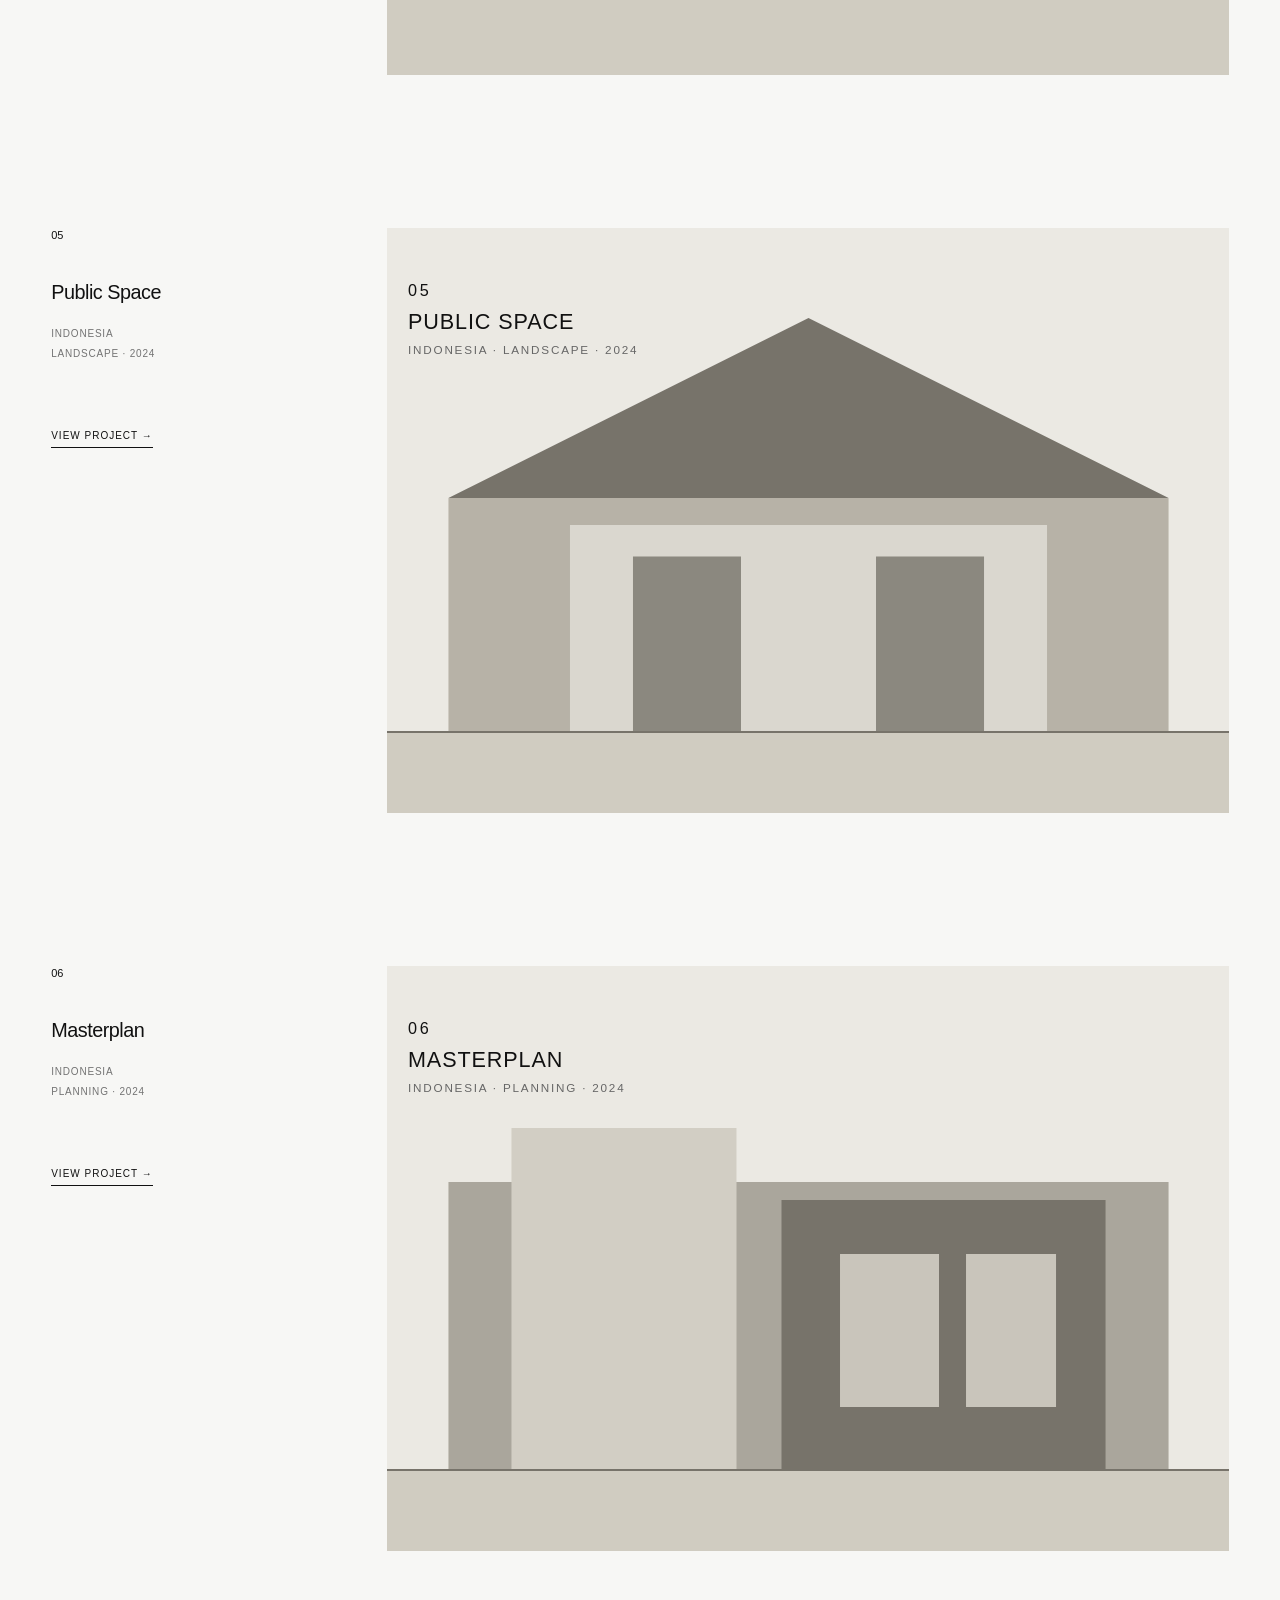
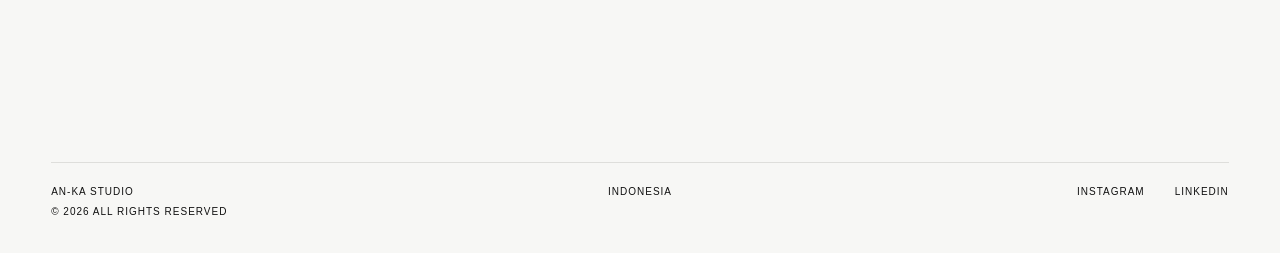
==== commit 3471875a: "Update index.html" ====
--- a/index.html
+++ b/index.html
@@ -6,7 +6,7 @@
   <meta name="description" content="AN-KA Studio — Architecture, interiors, landscape and planning portfolio.">
   <meta name="theme-color" content="#f7f7f5">
   <title>AN-KA — Architecture & Interior Design</title>
-  <link rel="icon" href="assets/favicon.svg" type="image/svg+xml">
+  <link rel="icon" href="assets/favicon.png" type="image/png">
   <link rel="stylesheet" href="css/style.css">
 </head>
 <body>
@@ -67,4 +67,4 @@
   <script src="js/projects.js"></script>
   <script src="js/main.js"></script>
 </body>
-</html>+</html>
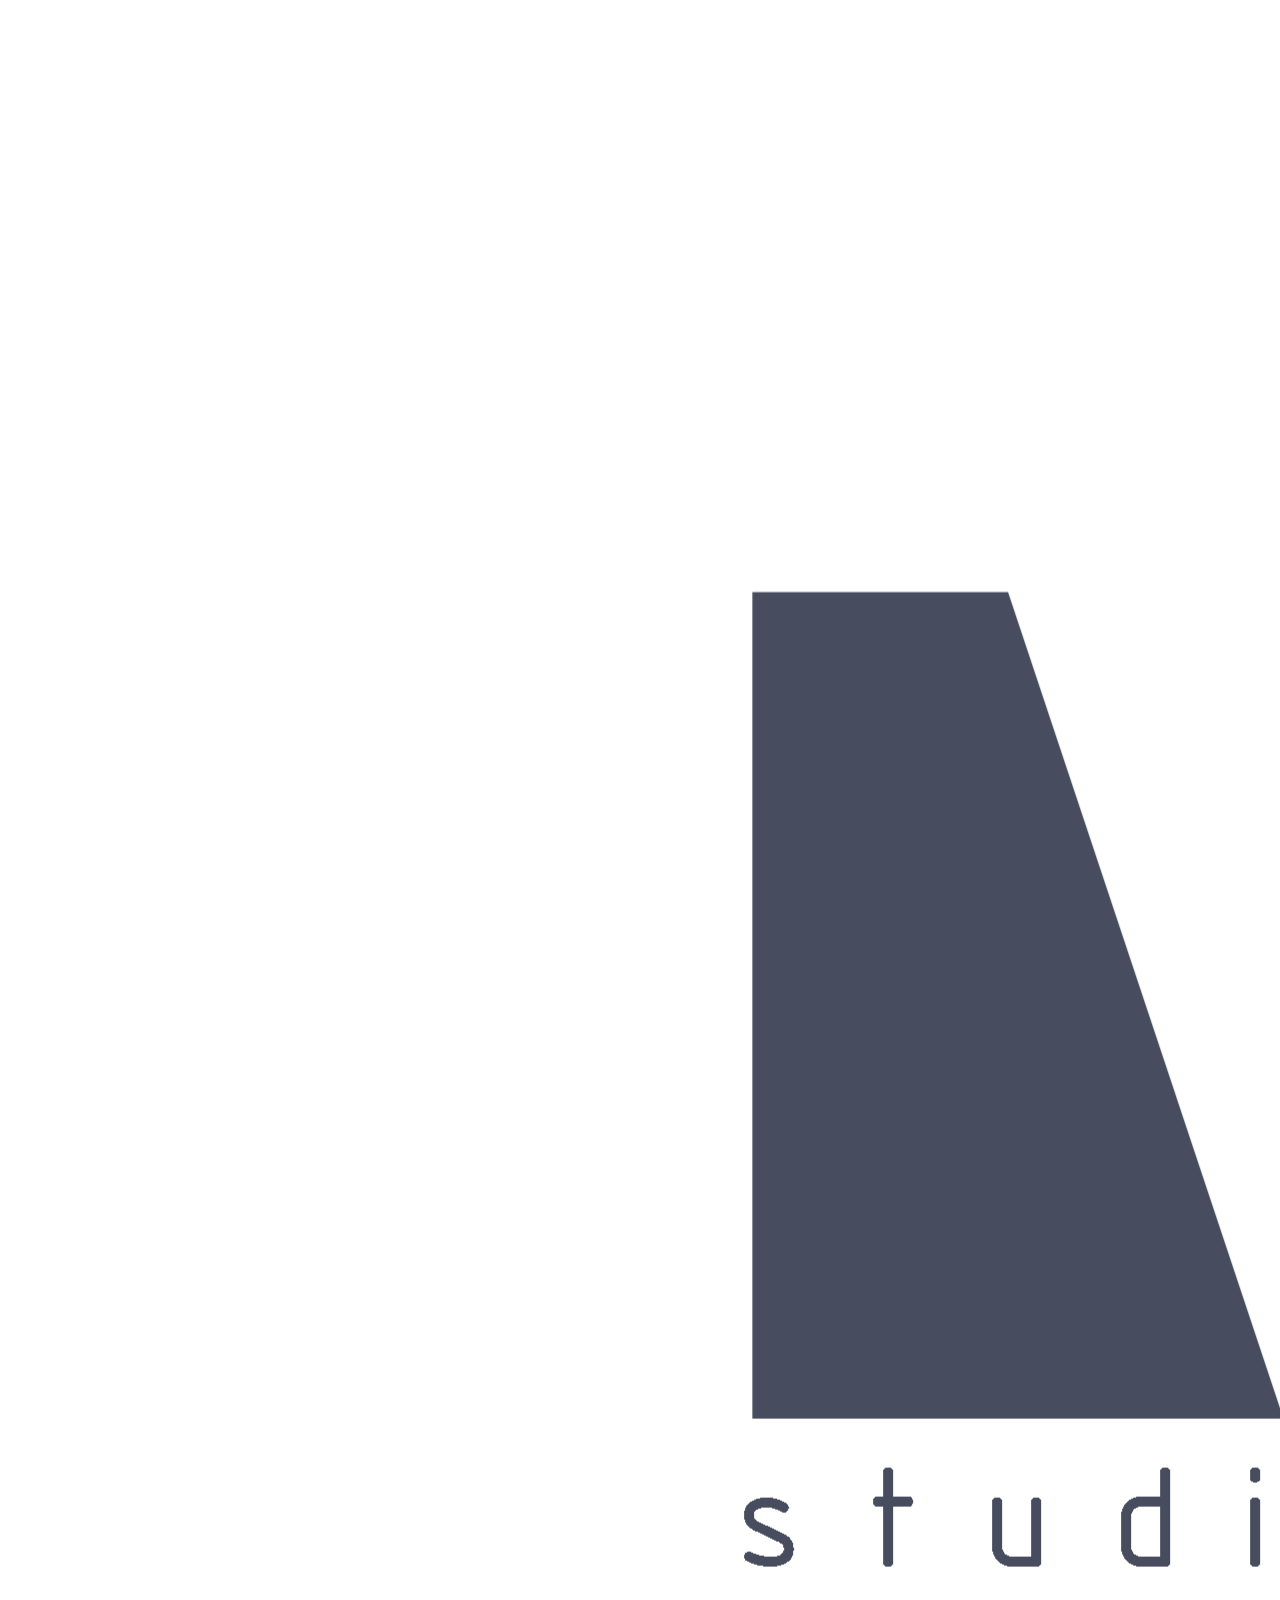
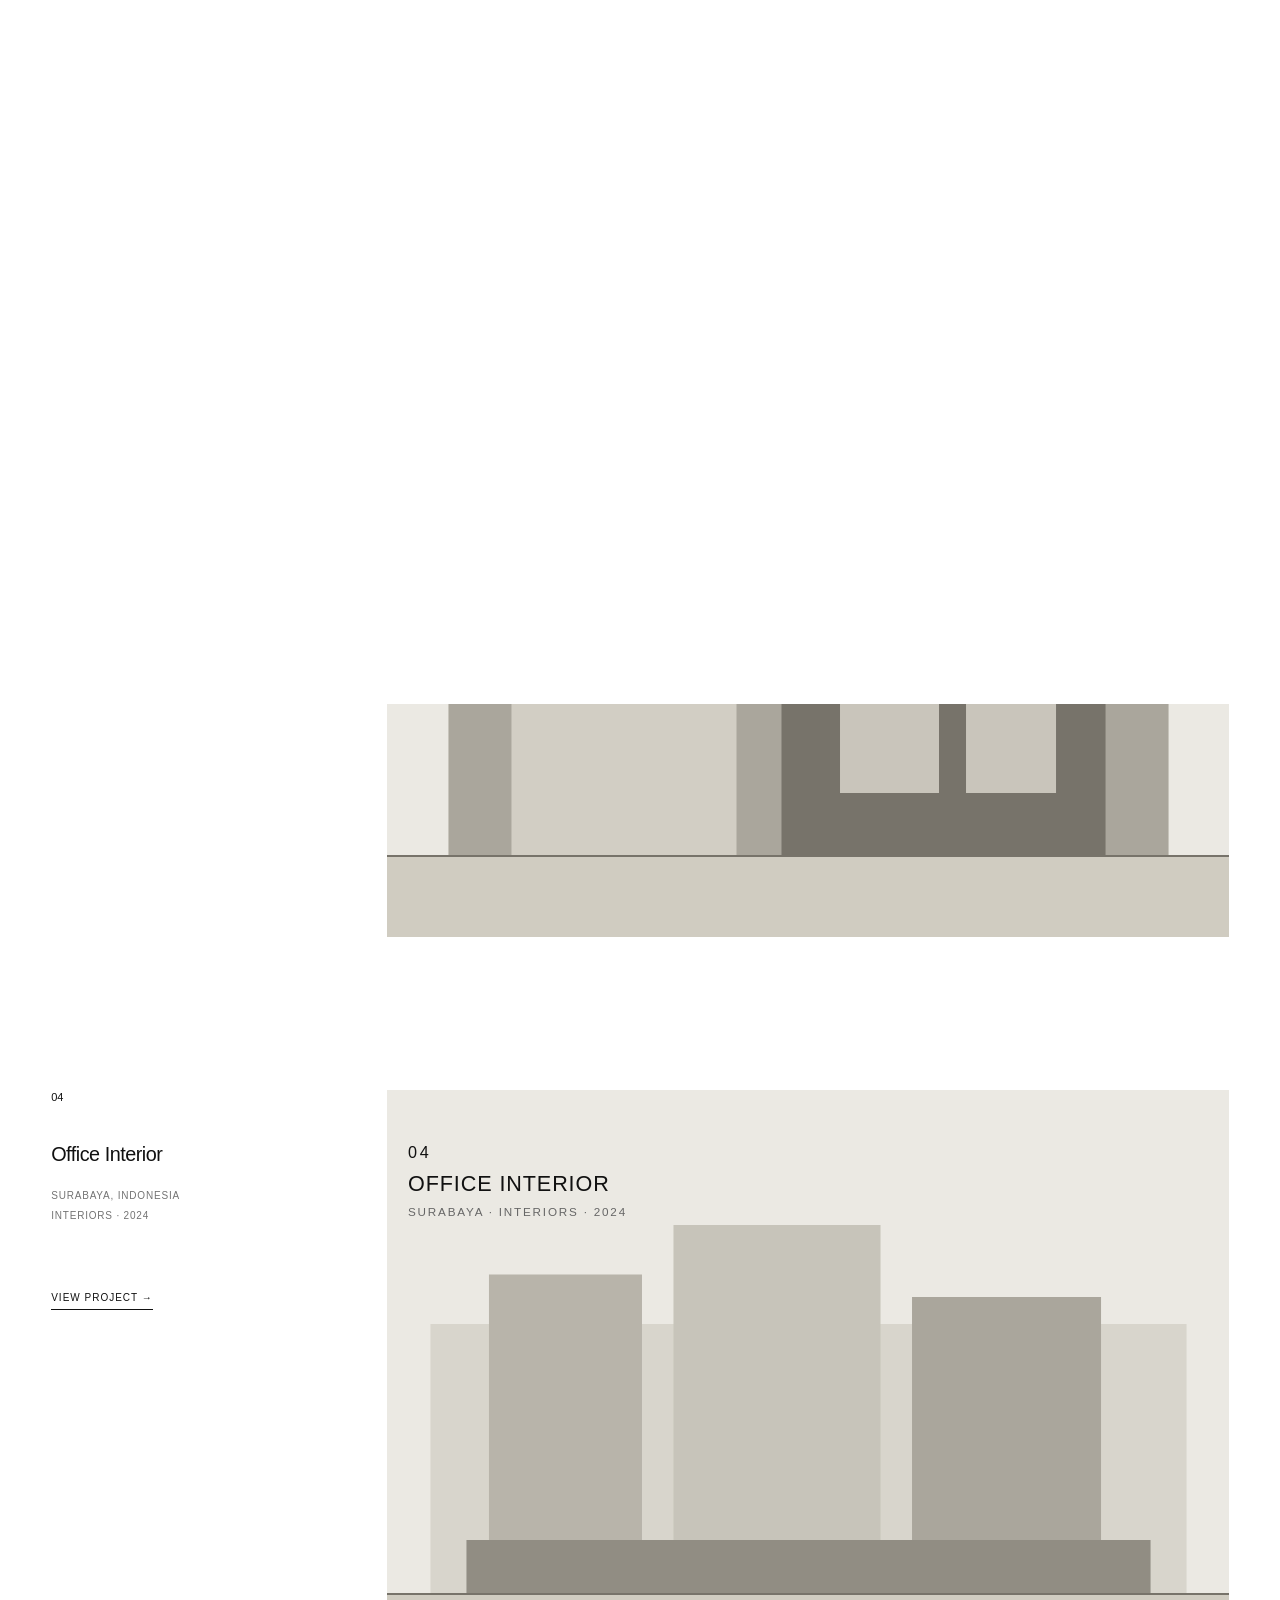
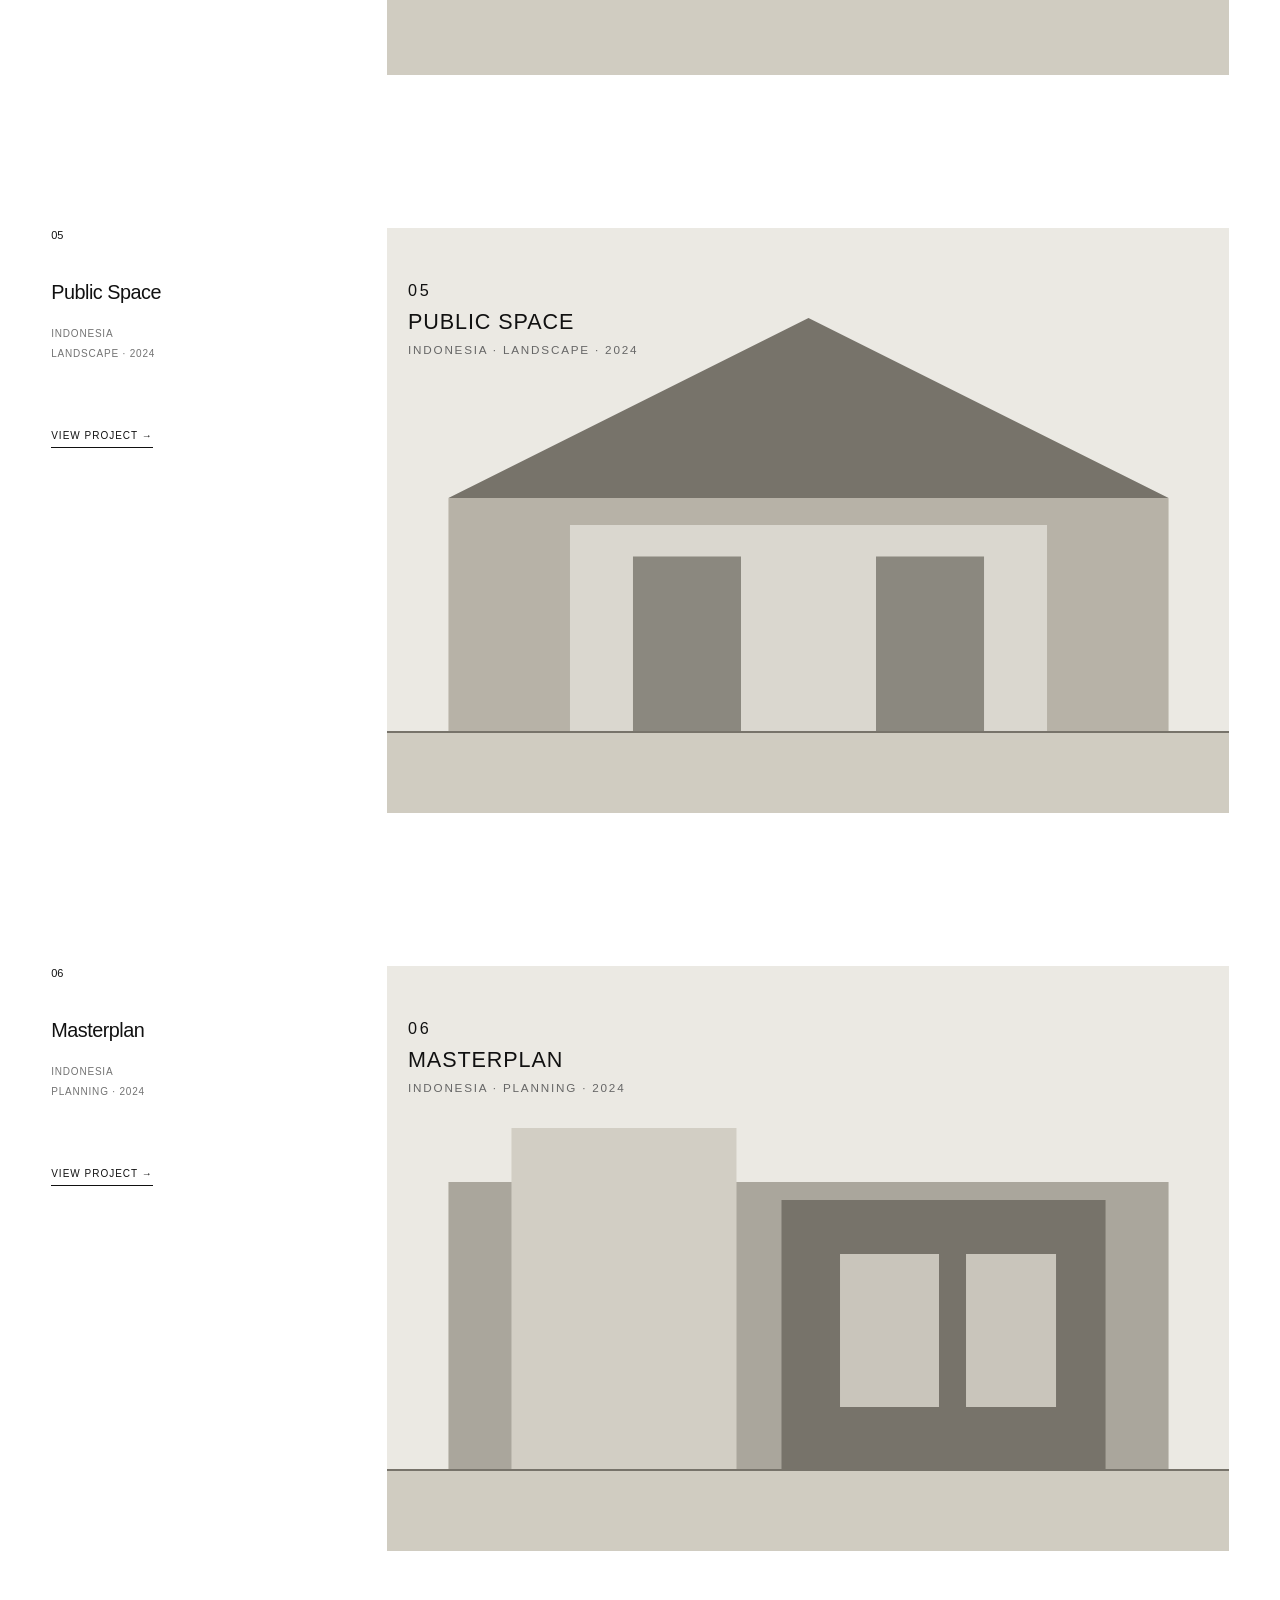
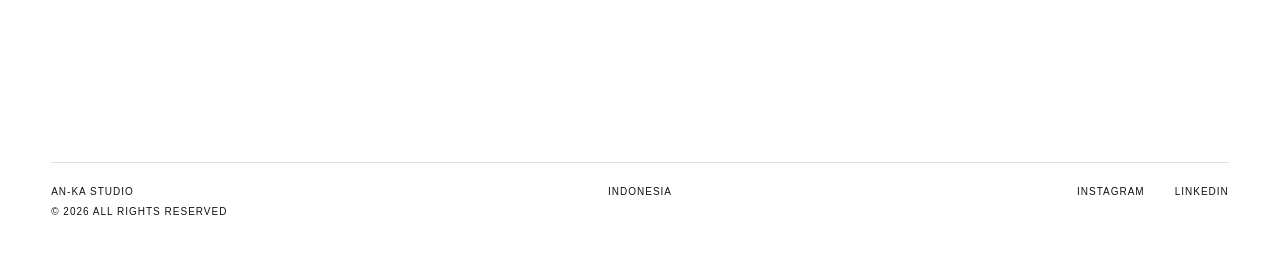
==== commit 4bb2ed22: "Update index.html" ====
--- a/index.html
+++ b/index.html
@@ -11,7 +11,9 @@
 </head>
 <body>
   <header class="site-header">
-    <a class="brand" href="index.html" aria-label="AN-KA home">AN-KA</a>
+    <a class="brand" href="index.html" aria-label="AN-KA home">
+  <img src="assets/logo.png" alt="AN-KA Studio">
+</a>
     <nav class="desktop-nav" aria-label="Primary navigation">
       <a class="active" href="index.html">WORK</a>
       <a href="about.html">ABOUT</a>
--- a/css/style.css
+++ b/css/style.css
@@ -1,5 +1,5 @@
 :root {
-  --bg: #f7f7f5;
+  --bg: #ffffff;
   --text: #111;
   --muted: #737373;
   --line: #dededb;
@@ -135,4 +135,4 @@
 }
 @media (prefers-reduced-motion: reduce) {
   *, *::before, *::after { scroll-behavior: auto !important; transition-duration: .01ms !important; animation-duration: .01ms !important; }
-}+}
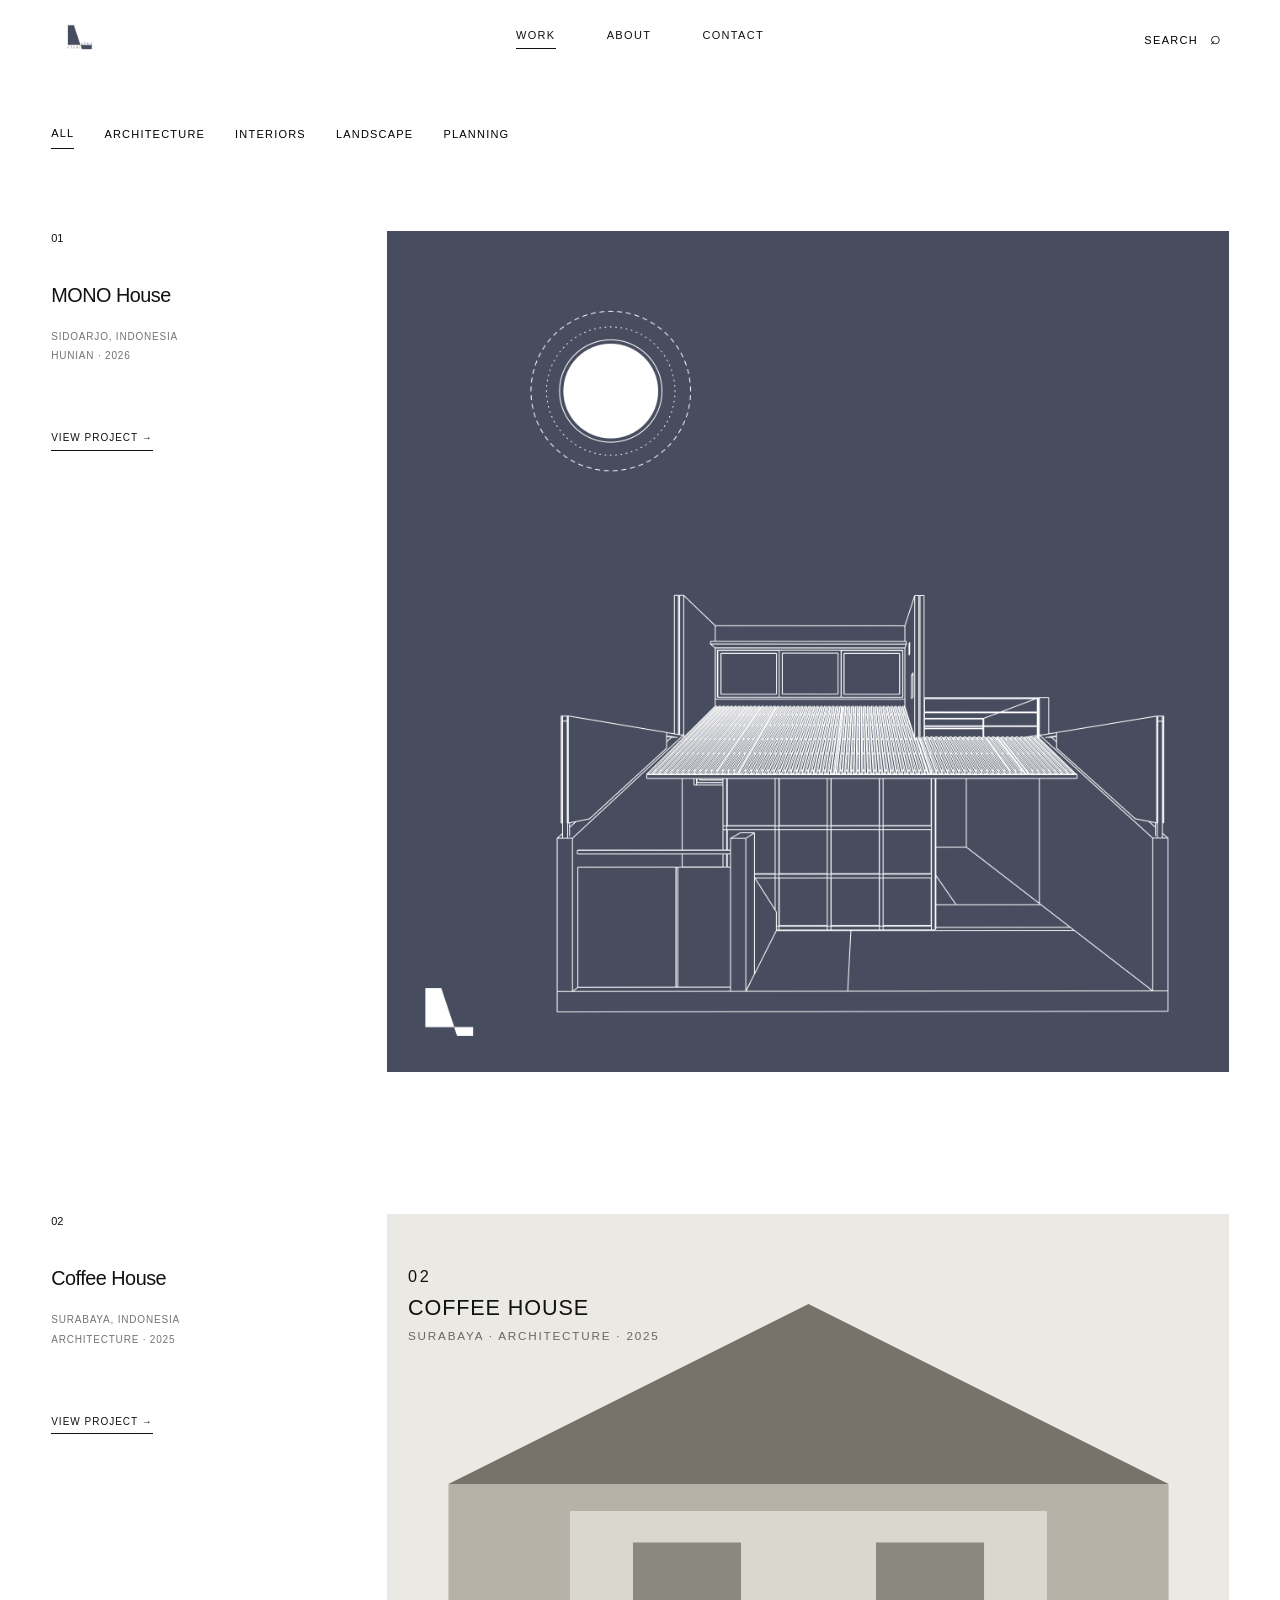
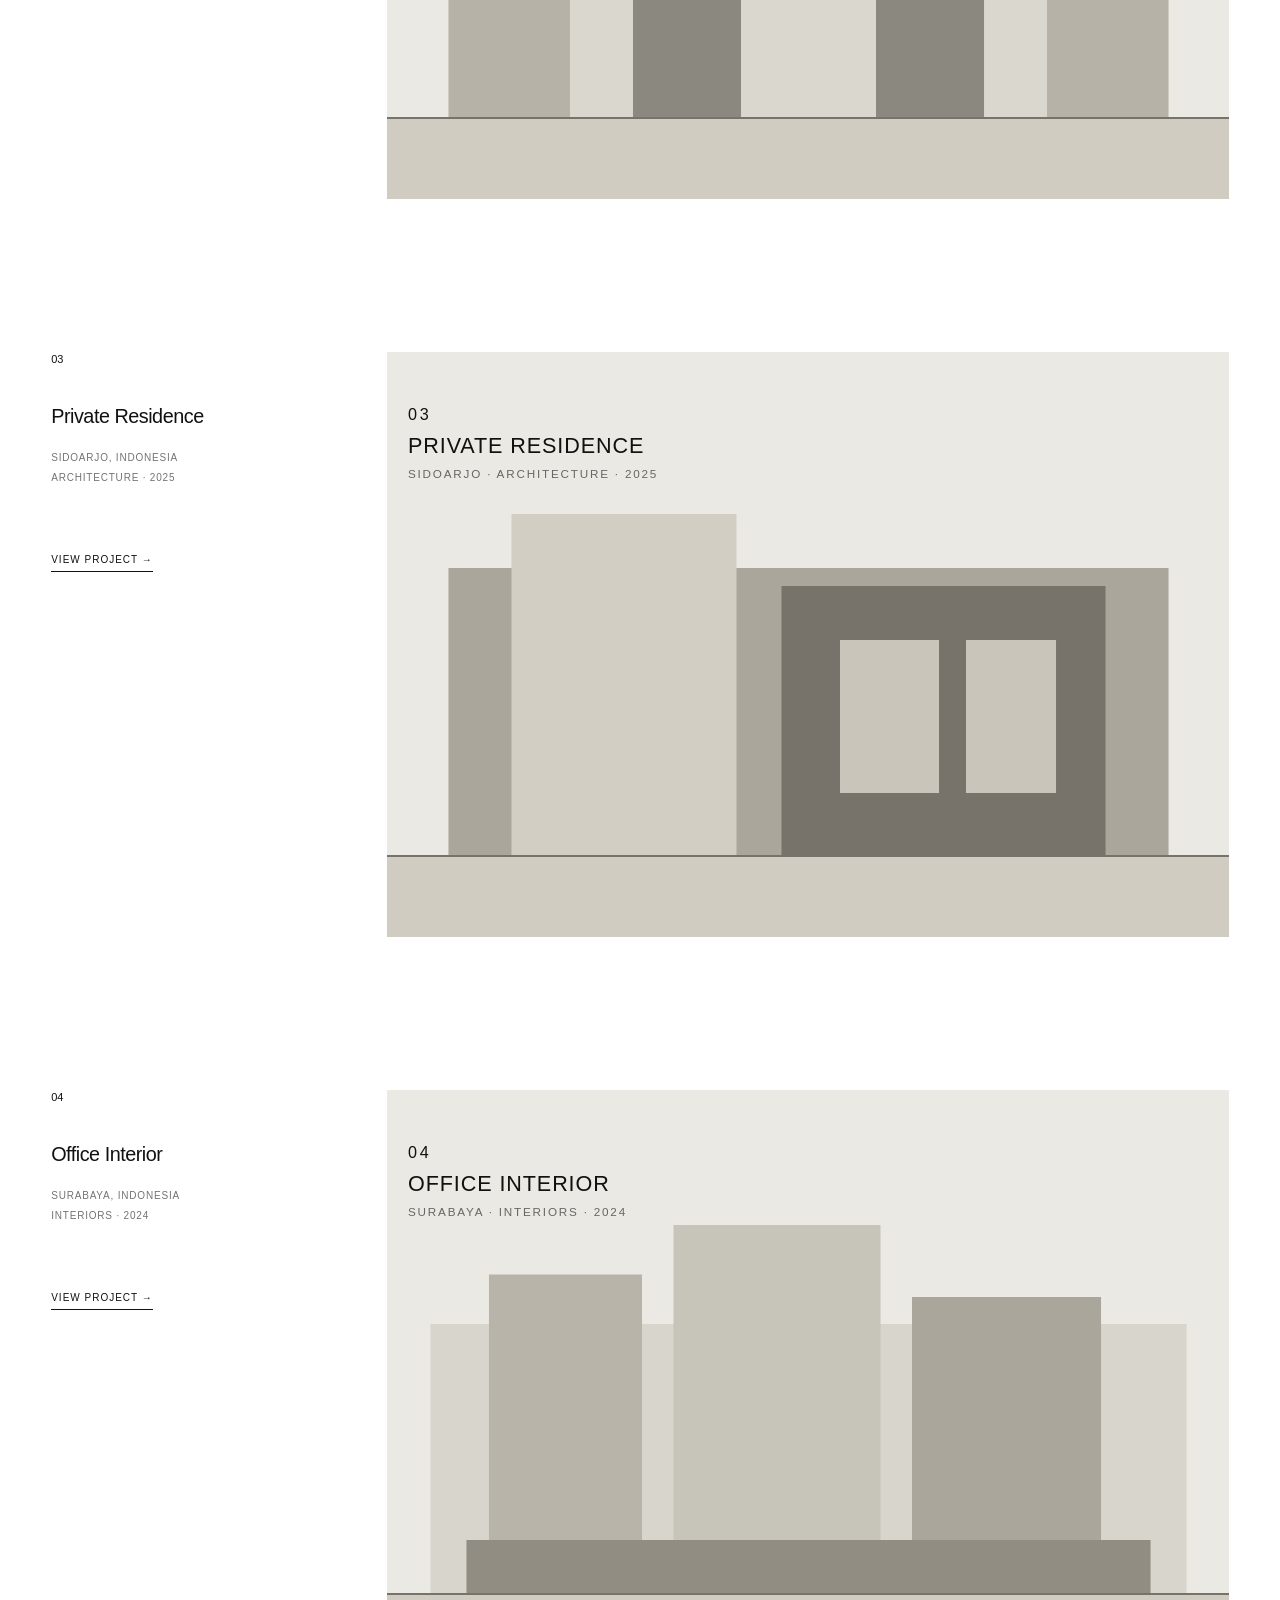
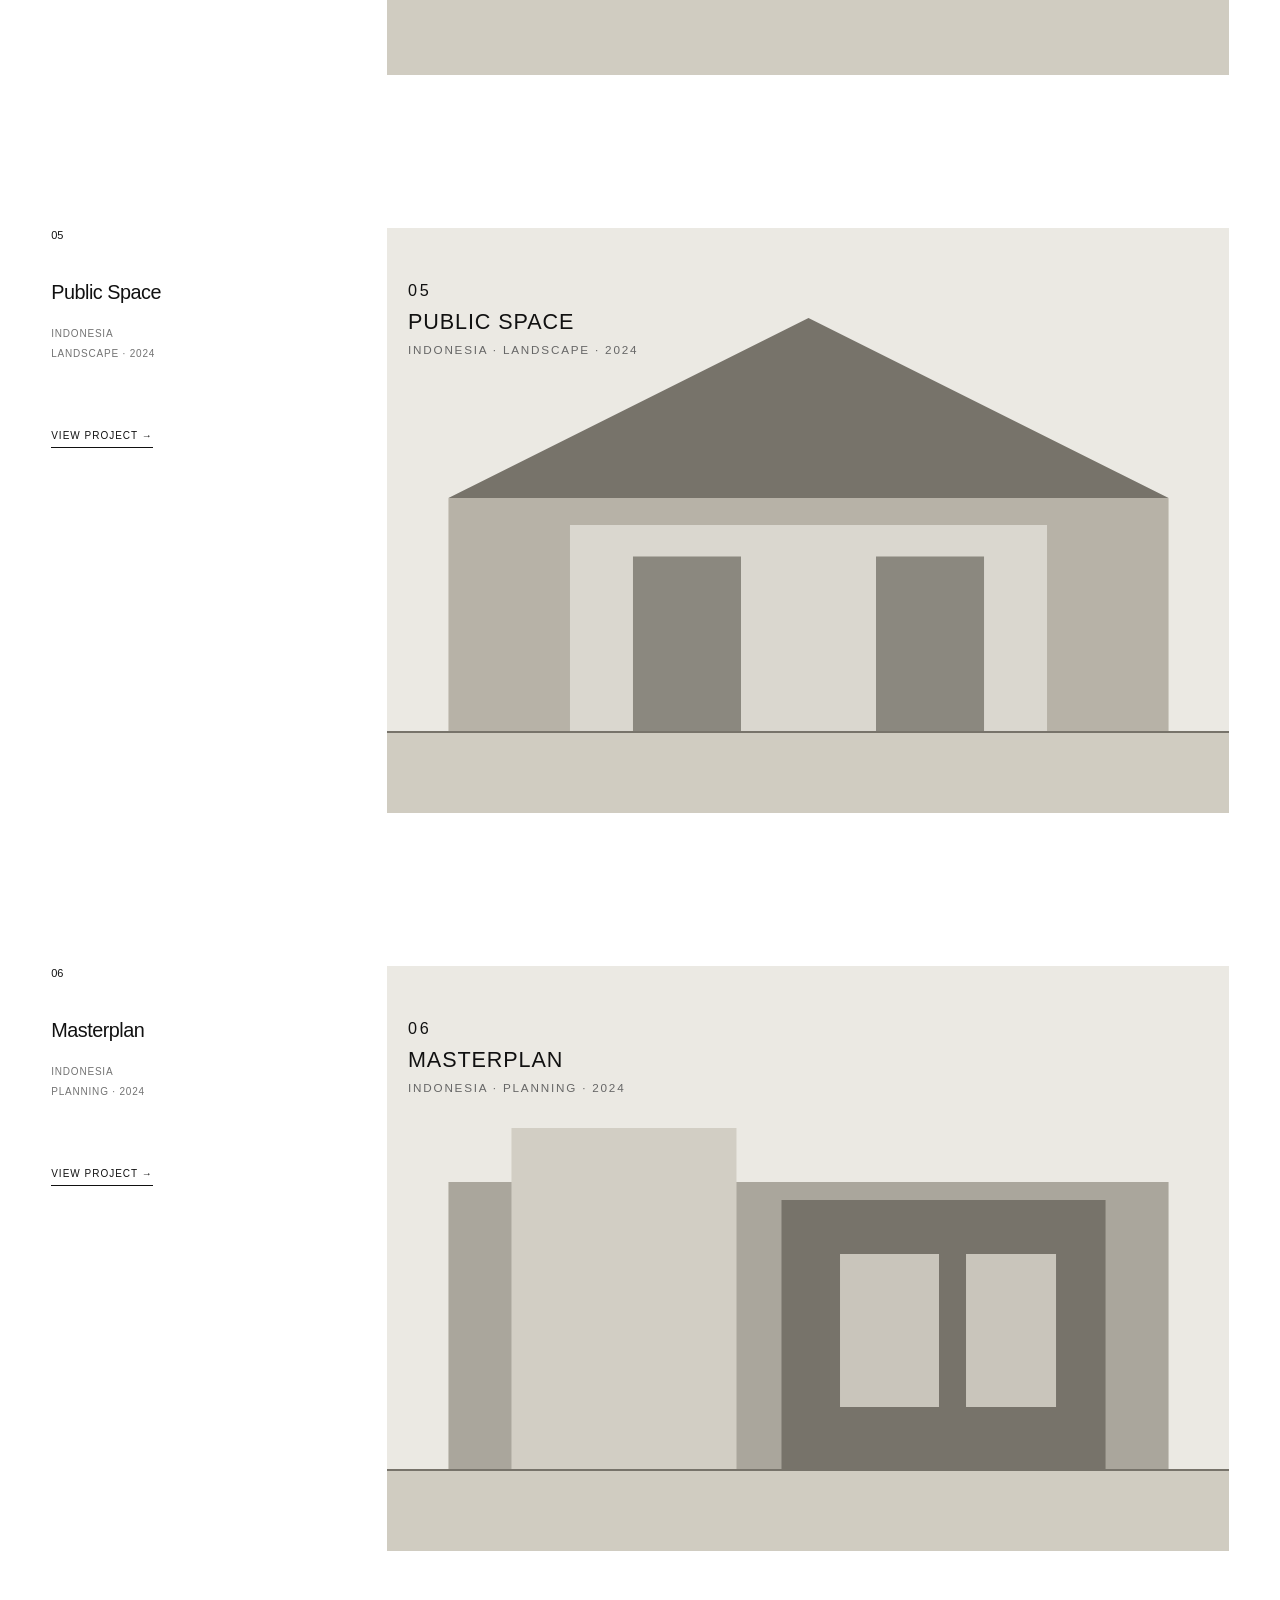
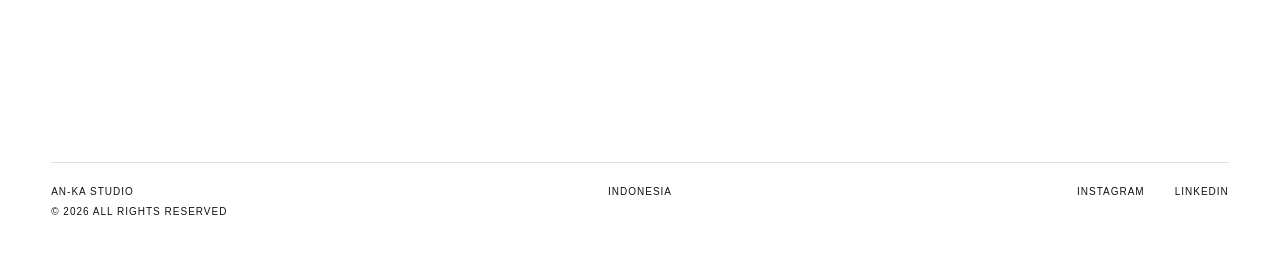
==== commit 3484bbb5: "Update index.html" ====
--- a/index.html
+++ b/index.html
@@ -61,7 +61,9 @@
     </div>
     <span>INDONESIA</span>
     <div class="footer-links">
-      <a href="#" aria-label="Instagram">INSTAGRAM</a>
+      <a href="https://www.instagram.com/studioanhka/" target="_blank" rel="noopener noreferrer" aria-label="Instagram">
+  INSTAGRAM
+      </a>
       <a href="#" aria-label="LinkedIn">LINKEDIN</a>
     </div>
   </footer>
--- a/css/style.css
+++ b/css/style.css
@@ -18,7 +18,24 @@
   backdrop-filter: blur(8px); border-bottom: 1px solid transparent; transition: border-color .3s ease;
 }
 .site-header:has(+ *) { }
-.brand { font-size: 25px; letter-spacing: .16em; font-weight: 500; }
+.brand {
+  display: flex;
+  align-items: center;
+  justify-content: flex-start;
+  width: 250px;
+  height: 60px;
+  overflow: hidden;
+}
+
+.brand img {
+  display: block;
+  width: 250px !important;
+  height: auto !important;
+  max-width: 250px !important;
+  max-height: 55px !important;
+  object-fit: contain;
+  object-position: left center;
+}
 .desktop-nav { display: flex; gap: clamp(24px, 4vw, 60px); }
 .desktop-nav a, .search-toggle, .menu-toggle { font-size: 11px; letter-spacing: .12em; }
 .desktop-nav a.active { border-bottom: 1px solid var(--text); padding-bottom: 5px; }
